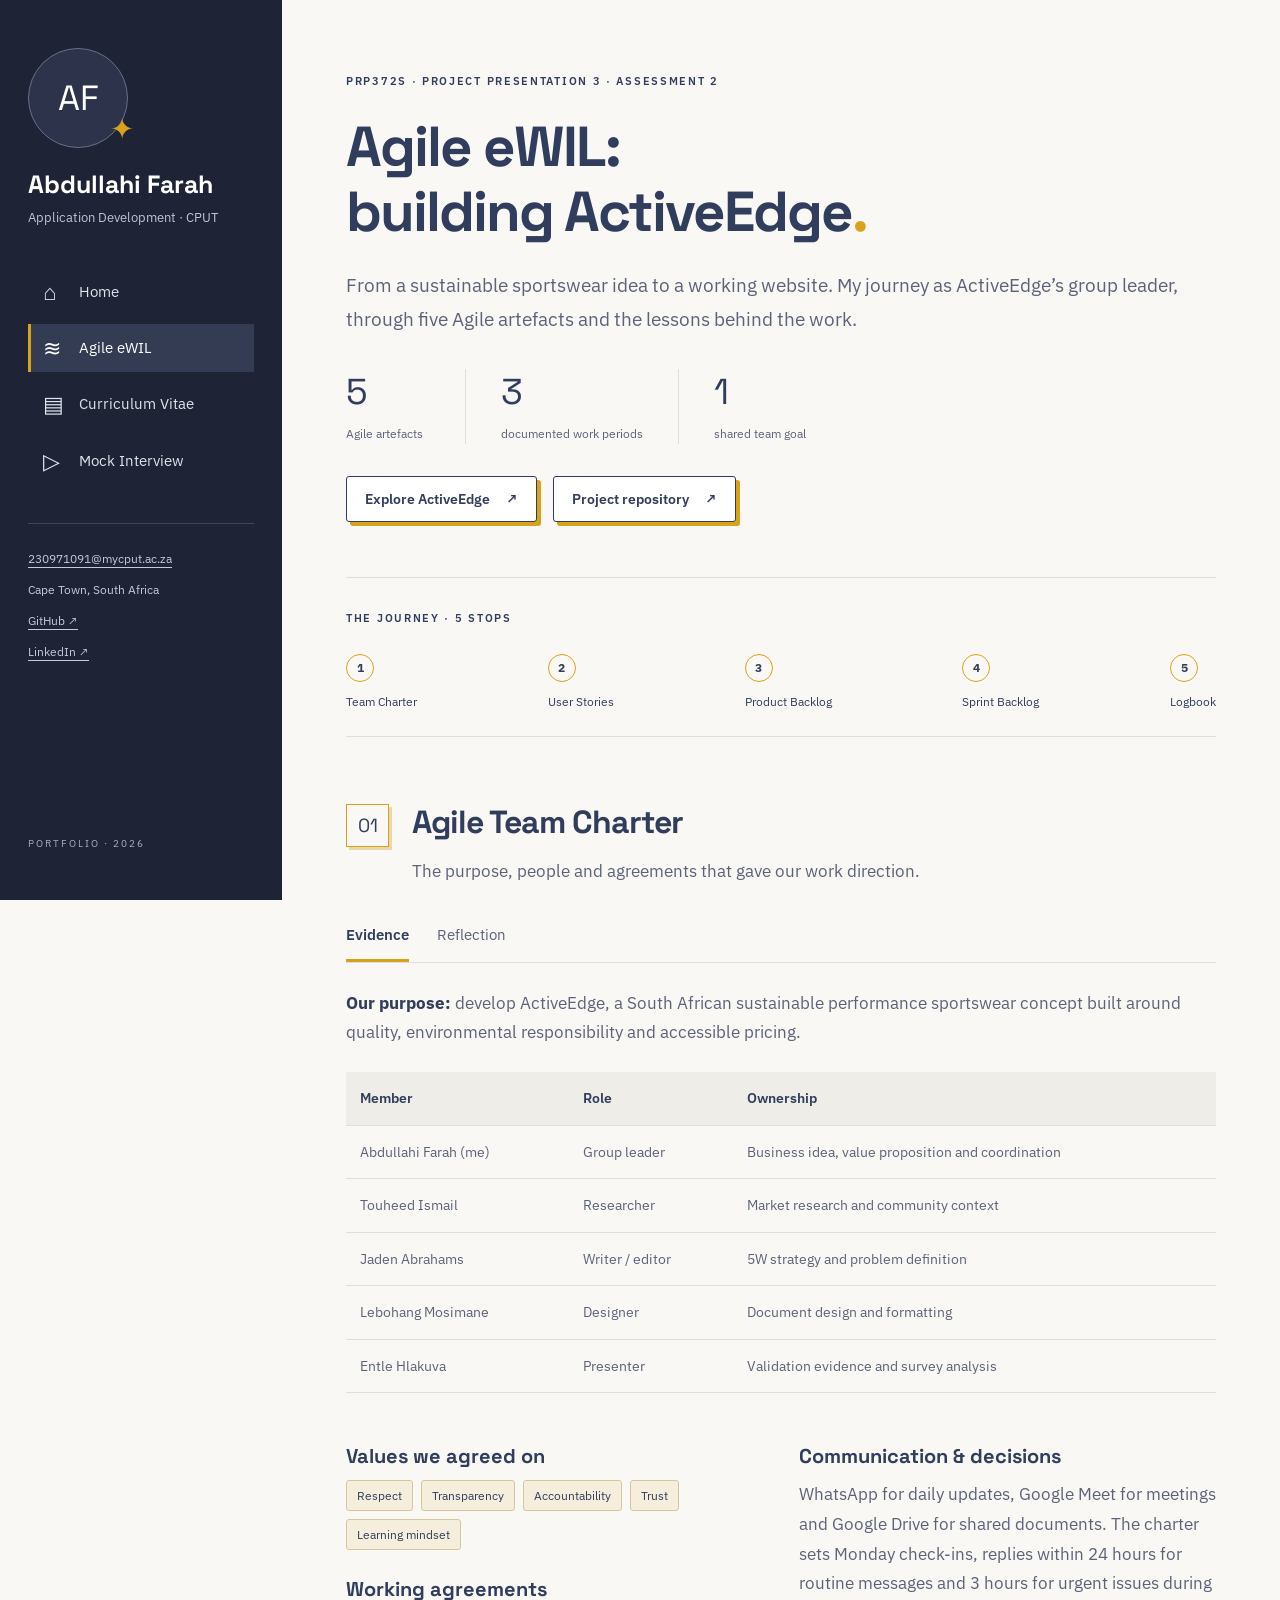
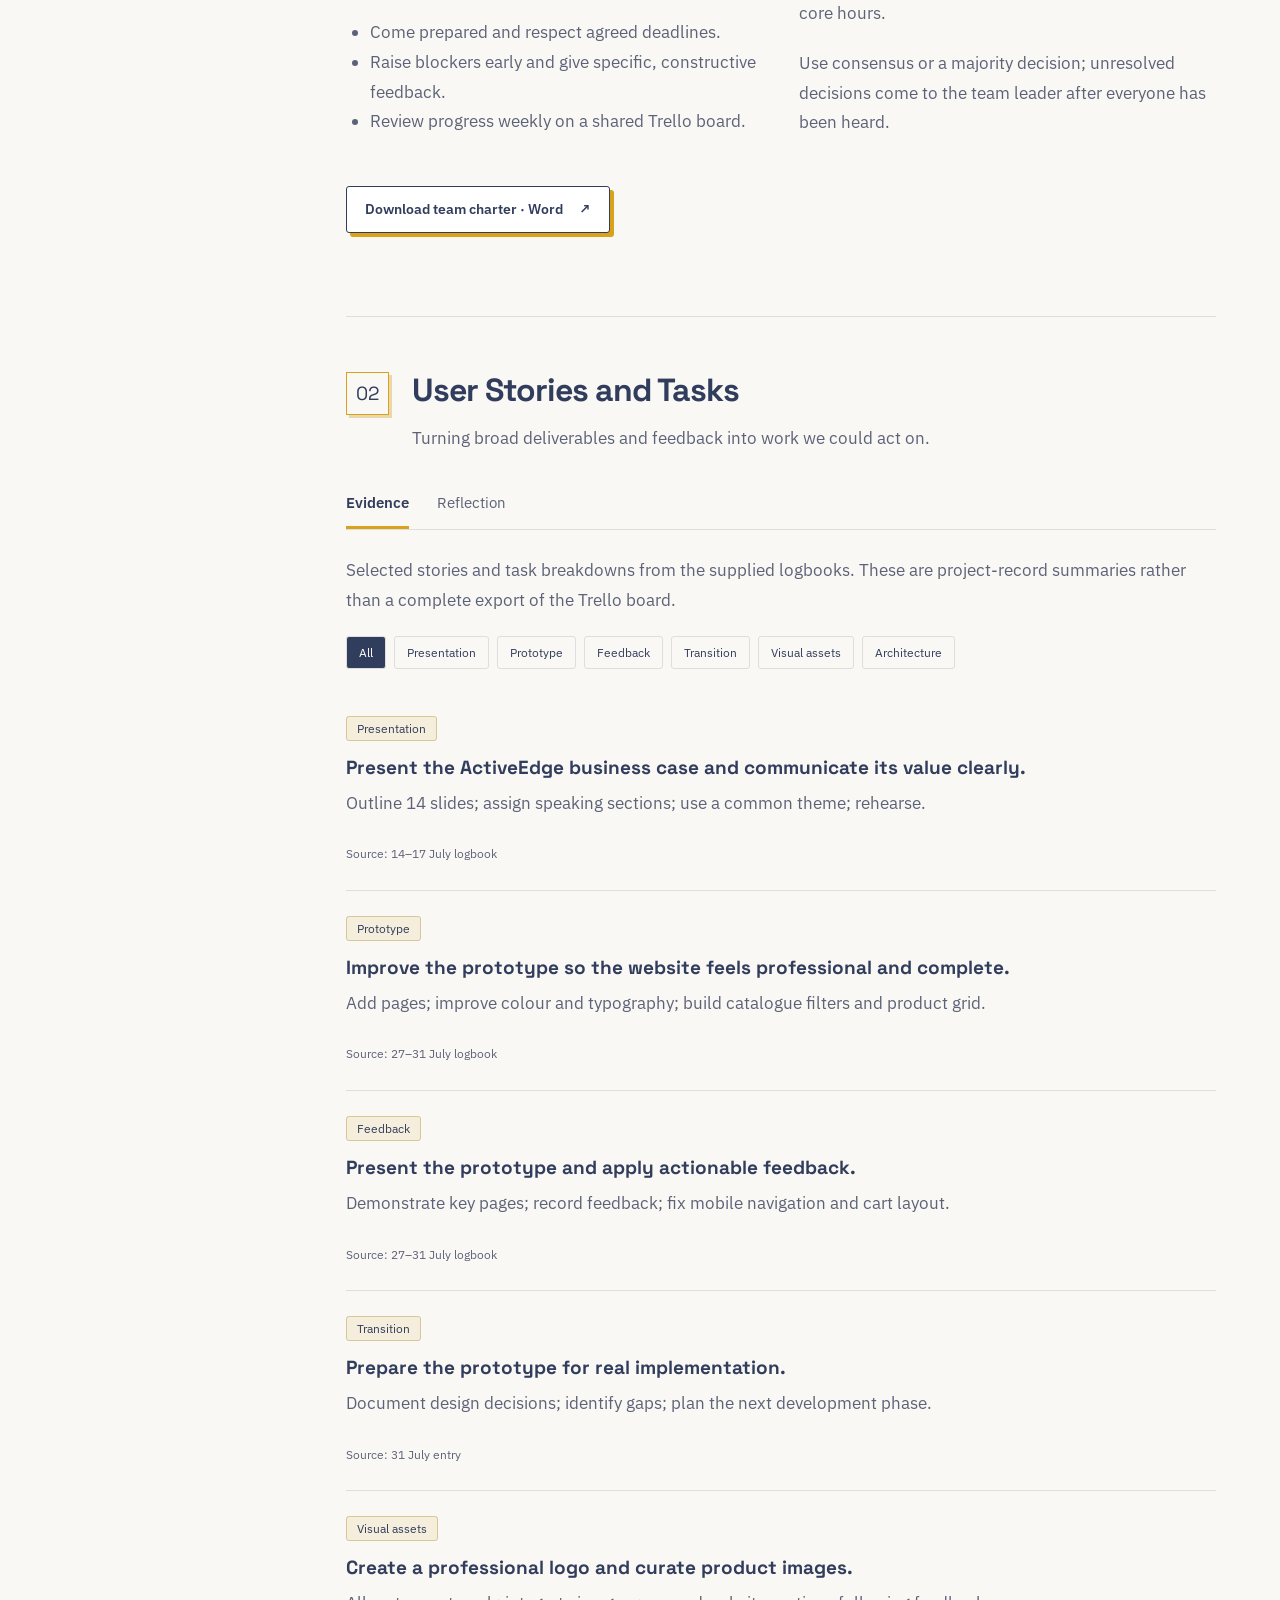
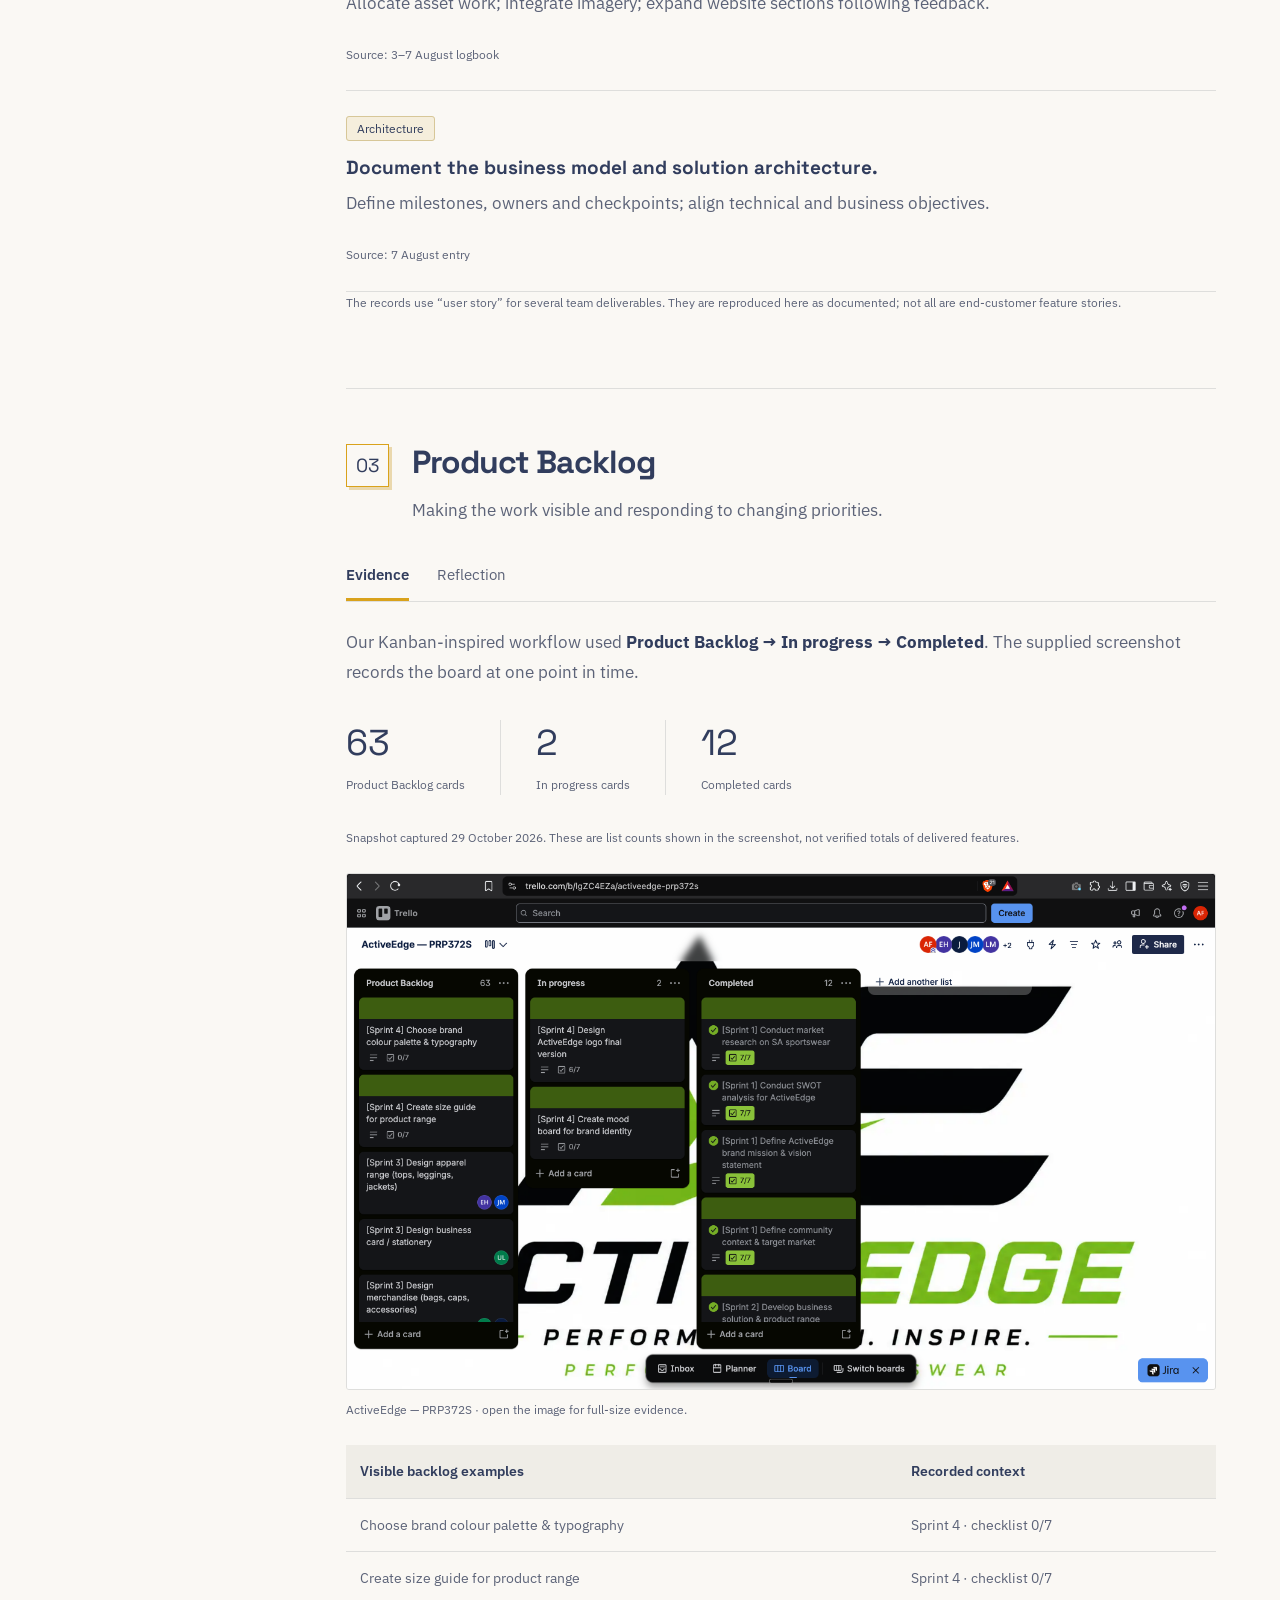
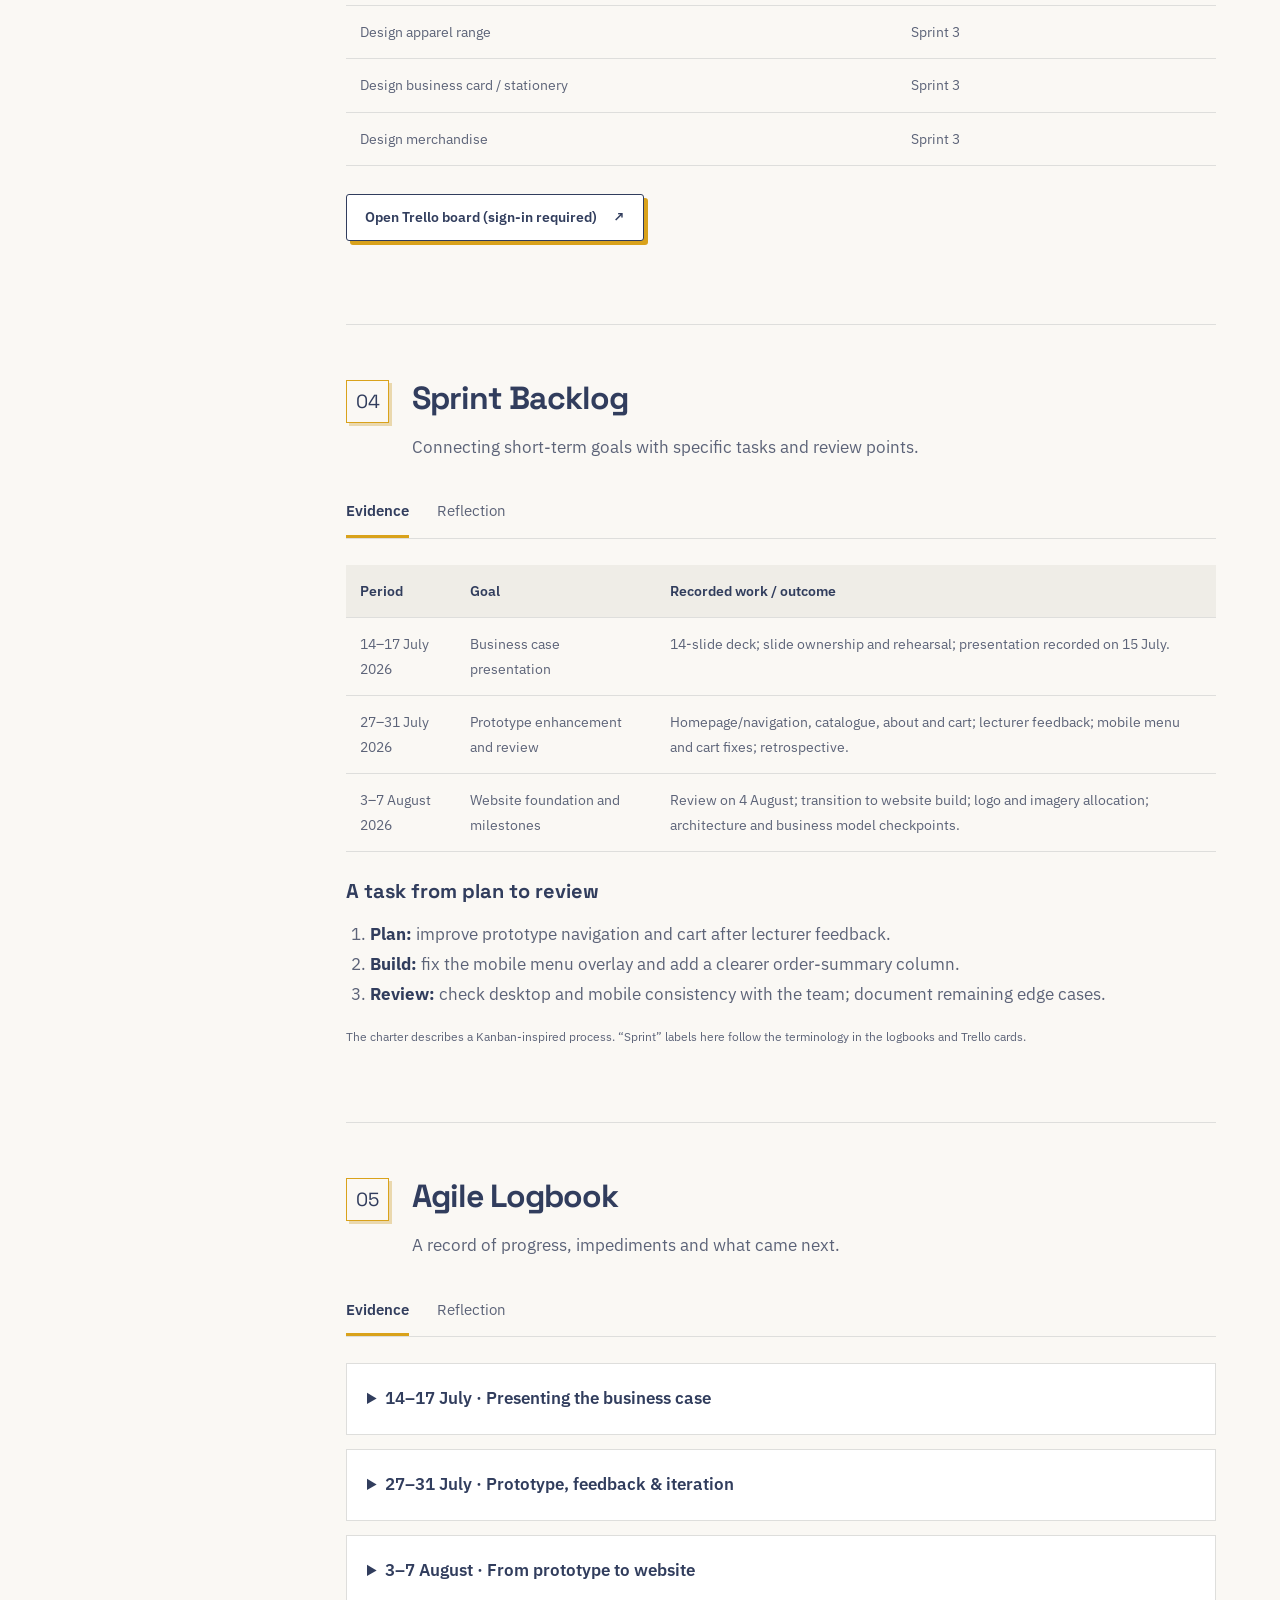
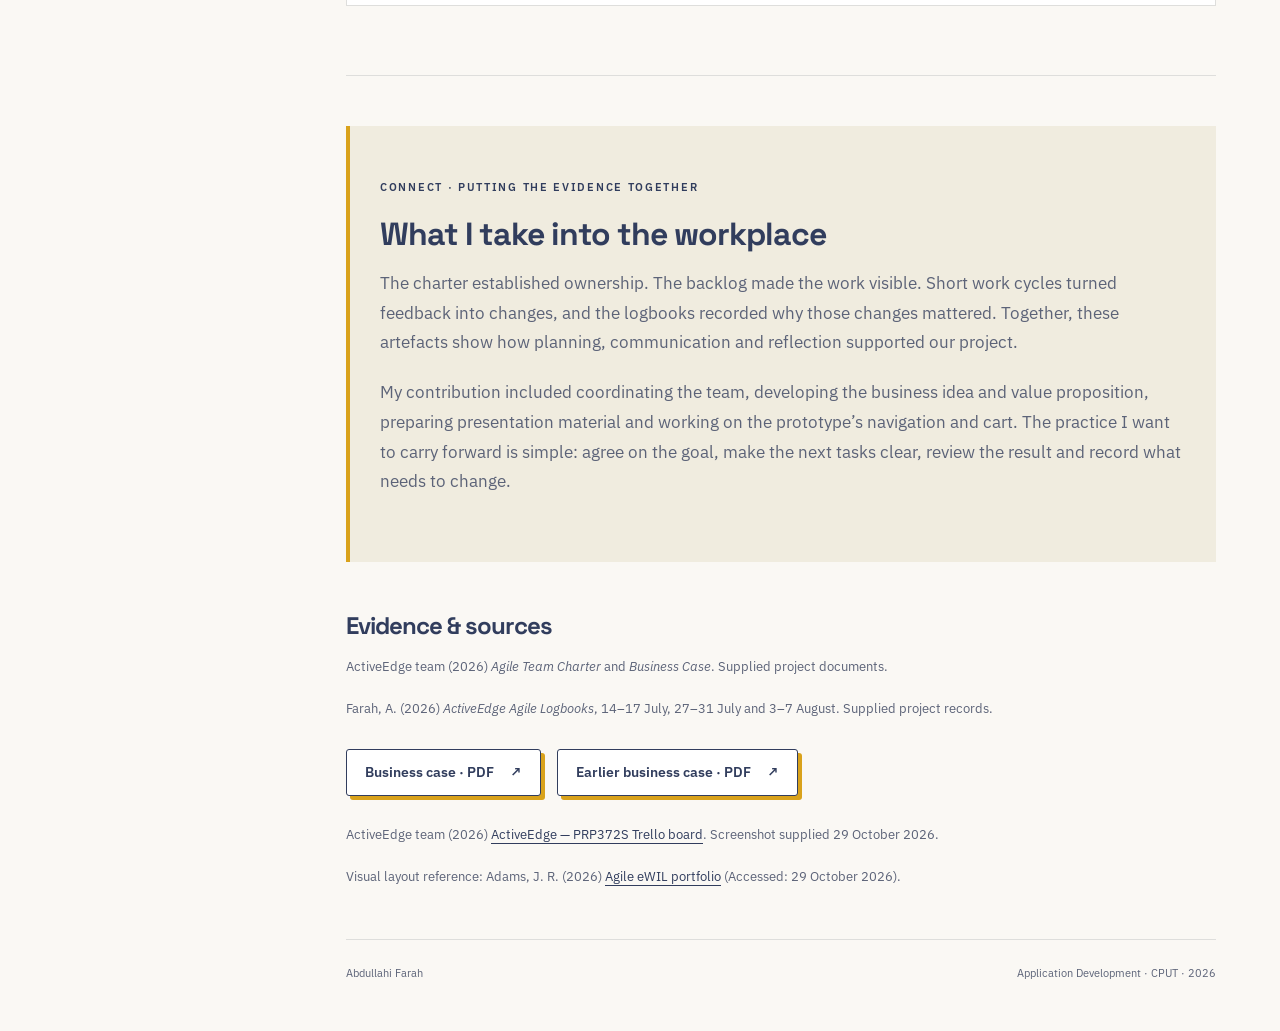
==== agile.html @ 637bd244 "Build portfolio website with ActiveEdge Agile evidence and reflections" ====
<!doctype html><html lang="en"><head><meta charset="utf-8"><meta name="viewport" content="width=device-width, initial-scale=1"><meta name="description" content="Abdullahi Farah’s application development portfolio, ActiveEdge Agile evidence and reflections."><title>Agile eWIL | Abdullahi Farah</title><link rel="preconnect" href="https://fonts.googleapis.com"><link rel="preconnect" href="https://fonts.gstatic.com" crossorigin><link href="https://fonts.googleapis.com/css2?family=IBM+Plex+Sans:wght@400;500;600&family=Space+Grotesk:wght@500;600;700&display=swap" rel="stylesheet"><link rel="stylesheet" href="assets/style.css"><script src="assets/site.js" defer></script></head><body><a class="skip" href="#main">Skip to content</a><aside class="sidebar"><a class="profile" href="index.html"><span class="monogram">AF<span>✦</span></span><strong>Abdullahi Farah</strong><small>Application Development · CPUT</small></a><button class="menu" aria-expanded="false" aria-controls="navigation">Menu ☰</button><nav id="navigation" aria-label="Main navigation"><a href="index.html"><span aria-hidden="true">⌂</span>Home</a><a href="agile.html" aria-current="page"><span aria-hidden="true">≋</span>Agile eWIL</a><a href="cv.html"><span aria-hidden="true">▤</span>Curriculum Vitae</a><a href="interview.html"><span aria-hidden="true">▷</span>Mock Interview</a></nav><div class="contact"><a href="mailto:230971091@mycput.ac.za">230971091@mycput.ac.za</a><span>Cape Town, South Africa</span><a href="https://github.com/itsabdul-dev">GitHub ↗</a><a href="https://linkedin.com/in/abdullahi-farah-481b662a4">LinkedIn ↗</a></div><span class="side-foot">PORTFOLIO · 2026</span></aside><main id="main"><header><span class="eyebrow">PRP372S · Project Presentation 3 · Assessment 2</span><h1>Agile eWIL:<br>building ActiveEdge<span class="gold">.</span></h1><p class="lead">From a sustainable sportswear idea to a working website. My journey as ActiveEdge’s group leader, through five Agile artefacts and the lessons behind the work.</p><div class="facts"><div><strong>5</strong><span>Agile artefacts</span></div><div><strong>3</strong><span>documented work periods</span></div><div><strong>1</strong><span>shared team goal</span></div></div><div class="actions"><a class="btn" href="https://active-edge-website.vercel.app/">Explore ActiveEdge <span aria-hidden="true">↗</span></a><a class="btn" href="https://github.com/itsabdul-dev/active-edge">Project repository <span aria-hidden="true">↗</span></a></div></header><nav class="route" aria-label="Artefact route"><span class="eyebrow">The journey · 5 stops</span><ol><li><a href="#charter"><b>1</b>Team Charter</a></li><li><a href="#stories"><b>2</b>User Stories</a></li><li><a href="#product"><b>3</b>Product Backlog</a></li><li><a href="#sprint"><b>4</b>Sprint Backlog</a></li><li><a href="#logbook"><b>5</b>Logbook</a></li></ol></nav><section class="stop" id="charter"><div class="stop-head"><span class="number">01</span><div><h2>Agile Team Charter</h2><p>The purpose, people and agreements that gave our work direction.</p></div></div><div class="tabset"><div class="tabs" role="tablist" aria-label="Agile Team Charter"><button role="tab" id="charter-te" aria-controls="charter-e" aria-selected="true">Evidence</button><button role="tab" id="charter-tr" aria-controls="charter-r" aria-selected="false" tabindex="-1">Reflection</button></div><div role="tabpanel" id="charter-e" aria-labelledby="charter-te"><p><strong>Our purpose:</strong> develop ActiveEdge, a South African sustainable performance sportswear concept built around quality, environmental responsibility and accessible pricing.</p><div class="table-wrap"><table><thead><tr><th>Member</th><th>Role</th><th>Ownership</th></tr></thead><tbody><tr><td>Abdullahi Farah (me)</td><td>Group leader</td><td>Business idea, value proposition and coordination</td></tr><tr><td>Touheed Ismail</td><td>Researcher</td><td>Market research and community context</td></tr><tr><td>Jaden Abrahams</td><td>Writer / editor</td><td>5W strategy and problem definition</td></tr><tr><td>Lebohang Mosimane</td><td>Designer</td><td>Document design and formatting</td></tr><tr><td>Entle Hlakuva</td><td>Presenter</td><td>Validation evidence and survey analysis</td></tr></tbody></table></div><div class="grid"><div><h3>Values we agreed on</h3><div class="pills"><span>Respect</span><span>Transparency</span><span>Accountability</span><span>Trust</span><span>Learning mindset</span></div><h3>Working agreements</h3><ul><li>Come prepared and respect agreed deadlines.</li><li>Raise blockers early and give specific, constructive feedback.</li><li>Review progress weekly on a shared Trello board.</li></ul></div><div><h3>Communication & decisions</h3><p>WhatsApp for daily updates, Google Meet for meetings and Google Drive for shared documents. The charter sets Monday check-ins, replies within 24 hours for routine messages and 3 hours for urgent issues during core hours.</p><p>Use consensus or a majority decision; unresolved decisions come to the team leader after everyone has been heard.</p></div></div><div class="actions"><a class="btn" href="assets/docs/team-charter.docx">Download team charter · Word <span aria-hidden="true">↗</span></a></div></div><div role="tabpanel" id="charter-r" aria-labelledby="charter-tr" hidden><p class="source-note">Reflection adapted from my supplied project records.</p><p>As group leader, I was responsible for coordinating the team as well as developing the business idea and value proposition. The charter gave each person a clear area of ownership while keeping the final outcome shared.</p><p>My July logbook shows that agreeing on roles did not remove scheduling problems. When preparing the presentation, finding a shared working and rehearsal time was difficult. Confirming slide assignments and using a common template helped us bring the work together.</p><p>The lesson I take from this is to agree on both ownership and practical working arrangements early. In future, I would confirm availability and shared formatting before splitting a deliverable, then revisit those agreements when the project changes.</p></div></div></section><section class="stop" id="stories"><div class="stop-head"><span class="number">02</span><div><h2>User Stories and Tasks</h2><p>Turning broad deliverables and feedback into work we could act on.</p></div></div><div class="tabset"><div class="tabs" role="tablist" aria-label="User Stories and Tasks"><button role="tab" id="stories-te" aria-controls="stories-e" aria-selected="true">Evidence</button><button role="tab" id="stories-tr" aria-controls="stories-r" aria-selected="false" tabindex="-1">Reflection</button></div><div role="tabpanel" id="stories-e" aria-labelledby="stories-te"><p>Selected stories and task breakdowns from the supplied logbooks. These are project-record summaries rather than a complete export of the Trello board.</p><div class="filters" role="group" aria-label="Filter story themes"><button aria-pressed="true" data-filter="All">All</button><button aria-pressed="false" data-filter="Presentation">Presentation</button><button aria-pressed="false" data-filter="Prototype">Prototype</button><button aria-pressed="false" data-filter="Feedback">Feedback</button><button aria-pressed="false" data-filter="Transition">Transition</button><button aria-pressed="false" data-filter="Visual assets">Visual assets</button><button aria-pressed="false" data-filter="Architecture">Architecture</button></div><div class="story-list"><article class="story" data-theme="Presentation"><span class="tag">Presentation</span><h3>Present the ActiveEdge business case and communicate its value clearly.</h3><p>Outline 14 slides; assign speaking sections; use a common theme; rehearse.</p><small>Source: 14–17 July logbook</small></article><article class="story" data-theme="Prototype"><span class="tag">Prototype</span><h3>Improve the prototype so the website feels professional and complete.</h3><p>Add pages; improve colour and typography; build catalogue filters and product grid.</p><small>Source: 27–31 July logbook</small></article><article class="story" data-theme="Feedback"><span class="tag">Feedback</span><h3>Present the prototype and apply actionable feedback.</h3><p>Demonstrate key pages; record feedback; fix mobile navigation and cart layout.</p><small>Source: 27–31 July logbook</small></article><article class="story" data-theme="Transition"><span class="tag">Transition</span><h3>Prepare the prototype for real implementation.</h3><p>Document design decisions; identify gaps; plan the next development phase.</p><small>Source: 31 July entry</small></article><article class="story" data-theme="Visual assets"><span class="tag">Visual assets</span><h3>Create a professional logo and curate product images.</h3><p>Allocate asset work; integrate imagery; expand website sections following feedback.</p><small>Source: 3–7 August logbook</small></article><article class="story" data-theme="Architecture"><span class="tag">Architecture</span><h3>Document the business model and solution architecture.</h3><p>Define milestones, owners and checkpoints; align technical and business objectives.</p><small>Source: 7 August entry</small></article></div><p class="source-note">The records use “user story” for several team deliverables. They are reproduced here as documented; not all are end-customer feature stories.</p></div><div role="tabpanel" id="stories-r" aria-labelledby="stories-tr" hidden><p class="source-note">Reflection adapted from my supplied project records.</p><p>Breaking the prototype work into smaller tasks made the feedback easier to act on. In the 29 July entry, I took ownership of navigation and cart fixes while other members worked on animations and typography.</p><p>On 30 July, I recorded fixing the mobile menu overlay and improving the cart order-summary layout. We also identified a filter-tab reset issue and documented it for the next development phase.</p><p>I learned that a broad request such as “improve the prototype” needs concrete tasks and a clear owner. In future I would add an explicit acceptance check to each task, such as testing navigation at a mobile width or checking that filters reset correctly after reload.</p></div></div></section><section class="stop" id="product"><div class="stop-head"><span class="number">03</span><div><h2>Product Backlog</h2><p>Making the work visible and responding to changing priorities.</p></div></div><div class="tabset"><div class="tabs" role="tablist" aria-label="Product Backlog"><button role="tab" id="product-te" aria-controls="product-e" aria-selected="true">Evidence</button><button role="tab" id="product-tr" aria-controls="product-r" aria-selected="false" tabindex="-1">Reflection</button></div><div role="tabpanel" id="product-e" aria-labelledby="product-te"><p>Our Kanban-inspired workflow used <strong>Product Backlog → In progress → Completed</strong>. The supplied screenshot records the board at one point in time.</p><div class="facts"><div><strong>63</strong><span>Product Backlog cards</span></div><div><strong>2</strong><span>In progress cards</span></div><div><strong>12</strong><span>Completed cards</span></div></div><p class="source-note">Snapshot captured 29 October 2026. These are list counts shown in the screenshot, not verified totals of delivered features.</p><figure><a href="assets/img/trello-board.png"><img src="assets/img/trello-board.png" alt="ActiveEdge Trello board showing Product Backlog, In progress and Completed lists" loading="lazy"></a><figcaption>ActiveEdge — PRP372S · open the image for full-size evidence.</figcaption></figure><div class="table-wrap"><table><thead><tr><th>Visible backlog examples</th><th>Recorded context</th></tr></thead><tbody><tr><td>Choose brand colour palette & typography</td><td>Sprint 4 · checklist 0/7</td></tr><tr><td>Create size guide for product range</td><td>Sprint 4 · checklist 0/7</td></tr><tr><td>Design apparel range</td><td>Sprint 3</td></tr><tr><td>Design business card / stationery</td><td>Sprint 3</td></tr><tr><td>Design merchandise</td><td>Sprint 3</td></tr></tbody></table></div><div class="actions"><a class="btn" href="https://trello.com/b/lgZC4EZa/activeedge-prp372s">Open Trello board (sign-in required) <span aria-hidden="true">↗</span></a></div></div><div role="tabpanel" id="product-r" aria-labelledby="product-tr" hidden><p class="source-note">Reflection adapted from my supplied project records.</p><p>The backlog changed as the project moved from the business case into a prototype and then a website. The July records focus on presenting the concept and refining key pages; the August records add brand assets, website structure and architecture planning.</p><p>Lecturer feedback helped us decide what to tackle next. After the prototype presentation, mobile navigation and the cart layout became immediate work. Later feedback highlighted the logo, product imagery and content depth.</p><p>The 31 July retrospective also records a debate about checkout. We agreed to document it for the next phase instead of rushing it into the prototype. I learned to prioritise against the purpose of the current milestone, while keeping deferred work visible.</p></div></div></section><section class="stop" id="sprint"><div class="stop-head"><span class="number">04</span><div><h2>Sprint Backlog</h2><p>Connecting short-term goals with specific tasks and review points.</p></div></div><div class="tabset"><div class="tabs" role="tablist" aria-label="Sprint Backlog"><button role="tab" id="sprint-te" aria-controls="sprint-e" aria-selected="true">Evidence</button><button role="tab" id="sprint-tr" aria-controls="sprint-r" aria-selected="false" tabindex="-1">Reflection</button></div><div role="tabpanel" id="sprint-e" aria-labelledby="sprint-te"><div class="table-wrap"><table><thead><tr><th>Period</th><th>Goal</th><th>Recorded work / outcome</th></tr></thead><tbody><tr><td>14–17 July 2026</td><td>Business case presentation</td><td>14-slide deck; slide ownership and rehearsal; presentation recorded on 15 July.</td></tr><tr><td>27–31 July 2026</td><td>Prototype enhancement and review</td><td>Homepage/navigation, catalogue, about and cart; lecturer feedback; mobile menu and cart fixes; retrospective.</td></tr><tr><td>3–7 August 2026</td><td>Website foundation and milestones</td><td>Review on 4 August; transition to website build; logo and imagery allocation; architecture and business model checkpoints.</td></tr></tbody></table></div><h3>A task from plan to review</h3><ol class="steps"><li><strong>Plan:</strong> improve prototype navigation and cart after lecturer feedback.</li><li><strong>Build:</strong> fix the mobile menu overlay and add a clearer order-summary column.</li><li><strong>Review:</strong> check desktop and mobile consistency with the team; document remaining edge cases.</li></ol><p class="source-note">The charter describes a Kanban-inspired process. “Sprint” labels here follow the terminology in the logbooks and Trello cards.</p></div><div role="tabpanel" id="sprint-r" aria-labelledby="sprint-tr" hidden><p class="source-note">Reflection adapted from my supplied project records.</p><p>The weekly work became more manageable when the team split feedback into specific deliverables. On 29 July we divided the changes among members, and my next entry records the navigation and cart fixes.</p><p>The difficult part was coordinating work that happened at the same time. My August logbook notes that simultaneous merges needed clear communication, and daily synchronisation helped keep the components aligned.</p><p>For the next project, I would keep each short cycle focused on a clear goal, with named owners and a review before taking on more work. I would also reserve time for integration and mobile checks rather than treating those as work to squeeze in at the end.</p></div></div></section><section class="stop" id="logbook"><div class="stop-head"><span class="number">05</span><div><h2>Agile Logbook</h2><p>A record of progress, impediments and what came next.</p></div></div><div class="tabset"><div class="tabs" role="tablist" aria-label="Agile Logbook"><button role="tab" id="logbook-te" aria-controls="logbook-e" aria-selected="true">Evidence</button><button role="tab" id="logbook-tr" aria-controls="logbook-r" aria-selected="false" tabindex="-1">Reflection</button></div><div role="tabpanel" id="logbook-e" aria-labelledby="logbook-te"><details><summary>14–17 July · Presenting the business case</summary><div class="detail-content"><h3>Progress</h3><p>I outlined the 14-slide presentation, confirmed member assignments, presented the introduction and value proposition, and recorded feedback.</p><h3>Challenges</h3><p>Coordinating schedules and formatting survey charts took extra effort.</p><h3>Next action / lesson</h3><p>Use a shared presentation theme, assign sections early and back up the final materials.</p><a class="btn" href="assets/docs/logbook-july-14.pdf">Read original logbook <span aria-hidden="true">↗</span></a></div></details><details><summary>27–31 July · Prototype, feedback & iteration</summary><div class="detail-content"><h3>Progress</h3><p>I set up the website structure, built the hero and navigation, presented the prototype, and recorded mobile navigation and cart improvements.</p><h3>Challenges</h3><p>Feedback needed prioritisation; a filter-reset edge case remained documented for later.</p><h3>Next action / lesson</h3><p>Split feedback by owner, review desktop and mobile, and document deferred features such as checkout.</p><a class="btn" href="assets/docs/logbook-july-27.pdf">Read original logbook <span aria-hidden="true">↗</span></a></div></details><details><summary>3–7 August · From prototype to website</summary><div class="detail-content"><h3>Progress</h3><p>The team reviewed lecturer feedback, moved into the website build, allocated brand assets and set business/architecture milestones.</p><h3>Challenges</h3><p>Asset preparation, parallel merges and balancing business expectations with technical feasibility required coordination.</p><h3>Next action / lesson</h3><p>Agree owners and realistic checkpoints, integrate regularly and keep technical work aligned to business goals.</p><a class="btn" href="assets/docs/logbook-august.docx">Read original logbook <span aria-hidden="true">↗</span></a></div></details></div><div role="tabpanel" id="logbook-r" aria-labelledby="logbook-tr" hidden><p class="source-note">Reflection adapted from my supplied project records.</p><p>My logbooks connect the tasks on the board with what happened during the week: what I completed, what I planned next and what blocked progress. They show the movement from presenting a business idea to reviewing a prototype and planning the website foundation.</p><p>Looking across the entries, coordination is a recurring challenge. Scheduling presentation work, dividing feedback and integrating parallel changes all depended on the team communicating clearly.</p><p>I would carry forward the habit of recording decisions and unresolved issues as work happens. A short, specific entry is more useful than a vague progress update because it gives the next meeting a concrete starting point.</p></div></div></section><section class="connect"><span class="eyebrow">Connect · Putting the evidence together</span><h2>What I take into the workplace</h2><p>The charter established ownership. The backlog made the work visible. Short work cycles turned feedback into changes, and the logbooks recorded why those changes mattered. Together, these artefacts show how planning, communication and reflection supported our project.</p><p>My contribution included coordinating the team, developing the business idea and value proposition, preparing presentation material and working on the prototype’s navigation and cart. The practice I want to carry forward is simple: agree on the goal, make the next tasks clear, review the result and record what needs to change.</p></section><section class="references"><h2>Evidence & sources</h2><p>ActiveEdge team (2026) <em>Agile Team Charter</em> and <em>Business Case</em>. Supplied project documents.</p><p>Farah, A. (2026) <em>ActiveEdge Agile Logbooks</em>, 14–17 July, 27–31 July and 3–7 August. Supplied project records.</p><div class="actions"><a class="btn" href="assets/docs/business-case.pdf">Business case · PDF <span aria-hidden="true">↗</span></a><a class="btn" href="assets/docs/business-case-original.pdf">Earlier business case · PDF <span aria-hidden="true">↗</span></a></div><p>ActiveEdge team (2026) <a href="https://trello.com/b/lgZC4EZa/activeedge-prp372s">ActiveEdge — PRP372S Trello board</a>. Screenshot supplied 29 October 2026.</p><p>Visual layout reference: Adams, J. R. (2026) <a href="https://joshblack25.github.io/JoshuaReidAdams-Portfolio/agile.html">Agile eWIL portfolio</a> (Accessed: 29 October 2026).</p></section><footer>Abdullahi Farah <span>Application Development · CPUT · 2026</span></footer></main></body></html>
---- assets/style.css ----
:root{--navy:#313d5d;--dark:#1e2335;--gold:#d9a21b;--paper:#faf8f4;--muted:#5c6378;--line:#dededc}*{box-sizing:border-box}html{scroll-behavior:smooth;scroll-padding-top:28px}body{margin:0;background:var(--paper);color:var(--muted);font:17px/1.75 'IBM Plex Sans',sans-serif}h1,h2,h3,strong{color:var(--navy)}h1,h2,h3,.profile strong{font-family:'Space Grotesk',sans-serif;line-height:1.15}h1{font-size:clamp(36px,4.4vw,58px);letter-spacing:-2px;margin:20px 0 24px}h2{font-size:32px;letter-spacing:-1px;margin:0 0 16px}h3{font-size:20px;margin:28px 0 12px}p{margin:0 0 20px}a{color:var(--navy);text-underline-offset:4px}a:hover{color:#946a05}button{font:inherit;cursor:pointer}button,a{touch-action:manipulation}a:focus-visible,button:focus-visible,summary:focus-visible{outline:3px solid var(--gold);outline-offset:5px}.sidebar{background:var(--dark);position:fixed;inset:0 auto 0 0;width:282px;color:#c5cada;padding:48px 28px;display:flex;flex-direction:column;overflow:auto}.profile{text-decoration:none;color:white;display:flex;flex-direction:column}.profile strong{color:white;font-size:25px;margin:22px 0 8px}.profile small{font-size:13px;color:#bfc5d4}.monogram{display:flex;align-items:center;justify-content:center;width:100px;height:100px;border:1px solid #697086;border-radius:50%;font:35px 'Space Grotesk',sans-serif;position:relative;background:#2c334b;color:#fff}.monogram span{position:absolute;right:-7px;bottom:0;font-size:29px;color:var(--gold)}.sidebar nav{display:grid;gap:8px;margin:38px 0}.sidebar nav a{text-decoration:none;color:#dfe3ee;padding:11px 12px;display:flex;gap:14px;font-size:15px;border-left:3px solid transparent}.sidebar nav a[aria-current]{background:#343c54;border-color:var(--gold);color:#fff}.sidebar nav a:hover{background:#343c54}.sidebar nav span{font-size:22px;line-height:1.2;width:22px}.contact{display:grid;gap:10px;font-size:12px;border-top:1px solid #40465a;padding-top:24px}.contact a{color:#c5cada}.side-foot{font-size:10px;letter-spacing:2px;margin-top:auto;padding-top:36px;color:#a8afc2}main{margin-left:282px;padding:65px clamp(28px,5vw,82px) 24px;max-width:1600px}header{max-width:1000px}.eyebrow{font-size:11px;letter-spacing:1.7px;text-transform:uppercase;font-weight:600;color:var(--navy)}.gold{color:var(--gold)}.lead{font-size:19px;max-width:880px;line-height:1.8}.facts{display:flex;gap:0;margin:32px 0;flex-wrap:wrap}.facts>div{padding:0 35px 0 0;margin-right:35px;border-right:1px solid var(--line);min-width:120px}.facts>div:last-child{border:0}.facts strong{display:block;font:36px 'Space Grotesk',sans-serif}.facts span{font-size:12px;display:block;margin-top:8px}.actions{display:flex;flex-wrap:wrap;gap:16px;margin:28px 0}.btn{border:1px solid var(--navy);border-radius:3px;background:white;box-shadow:4px 4px 0 var(--gold);padding:10px 18px;display:inline-flex;align-items:center;gap:16px;text-decoration:none;color:var(--navy);font-size:14px;font-weight:600}.btn:hover{background:#f3ead3;color:var(--navy);transform:translateY(-1px)}.route{margin:55px 0 12px;padding:24px 0;border-top:1px solid var(--line);border-bottom:1px solid var(--line)}.route ol{list-style:none;padding:0;display:flex;justify-content:space-between;gap:10px;margin:22px 0 0}.route a{text-decoration:none;font-size:12px;display:grid;gap:9px}.route b{display:grid;place-items:center;border:1px solid var(--gold);background:var(--paper);border-radius:50%;width:28px;height:28px;color:var(--navy)}.stop{padding:55px 0;border-bottom:1px solid var(--line)}.stop-head{display:flex;gap:23px;margin-bottom:20px}.stop-head p{margin-bottom:0}.number{font:19px 'Space Grotesk',sans-serif;display:grid;place-items:center;flex-shrink:0;width:43px;height:43px;border:1px solid var(--gold);box-shadow:3px 3px 0 #ead8ad;color:var(--navy)}.tabs{display:flex;gap:28px;border-bottom:1px solid var(--line);margin:26px 0}.tabs button{background:none;color:var(--muted);border:0;border-bottom:3px solid transparent;padding:10px 0;font-size:15px}.tabs button[aria-selected=true]{border-color:var(--gold);color:var(--navy);font-weight:600}[hidden]{display:none!important}.grid{display:grid;grid-template-columns:1fr 1fr;gap:35px}.table-wrap{overflow-x:auto;margin:24px 0}table{border-collapse:collapse;width:100%;font-size:14px;text-align:left}th{color:var(--navy);background:#efede7;font-weight:600}td,th{padding:14px;border-bottom:1px solid var(--line);vertical-align:top}.pills{display:flex;gap:8px;flex-wrap:wrap}.pills span,.tag{border:1px solid #d7c798;background:#f5eedc;color:var(--navy);padding:4px 10px;border-radius:3px;font-size:12px}ul,ol{padding-left:24px}.filters{display:flex;flex-wrap:wrap;gap:8px;margin-bottom:22px}.filters button{border:1px solid var(--line);background:transparent;color:var(--navy);padding:5px 12px;font-size:12px;border-radius:3px}.filters button[aria-pressed=true]{background:var(--navy);color:#fff}.story{padding:22px 0;border-bottom:1px solid var(--line)}.story h3{margin:14px 0 10px;font-size:19px}.story small,.source-note,figcaption{font-size:12px;color:var(--muted)}figure{margin:25px 0}figure img{display:block;width:100%;border:1px solid var(--line);border-radius:3px}figcaption{padding-top:9px}details{border:1px solid var(--line);margin:14px 0;background:#fff}summary{cursor:pointer;color:var(--navy);padding:20px;font-weight:600}.detail-content{padding:0 24px 24px}.connect{padding:45px 30px;background:#f0ecdf;border-left:4px solid var(--gold);margin:50px 0}.connect h2{margin-top:15px}.references{font-size:13px}.references h2{font-size:24px}footer{border-top:1px solid var(--line);margin-top:50px;padding:24px 0;display:flex;justify-content:space-between;font-size:11px;gap:15px}.cards{display:grid;grid-template-columns:repeat(3,1fr);gap:16px}.cards>a{display:block;text-decoration:none;padding:24px;border:1px solid var(--line);background:#fff}.cards>a:hover{border-color:var(--gold)}.cards span{font-size:9px;letter-spacing:1px}.cards p{font-size:14px;margin:0}.cards h3{margin-top:18px}.cv h2{margin-top:45px}.cv p{margin:10px 0}video{width:100%;max-height:600px;background:var(--dark)}.skip{position:fixed;top:-100px;background:#fff;z-index:10;padding:12px}.skip:focus{top:0}.menu{display:none}@media(min-width:1500px){main{padding-right:100px}}@media(max-width:1050px){.sidebar{width:240px;padding:35px 22px}main{margin-left:240px;padding:45px 30px}.profile strong{font-size:22px}.grid{gap:20px}.cards{grid-template-columns:1fr}.facts>div{margin-right:18px;padding-right:18px}}@media(max-width:720px){.sidebar{position:relative;width:auto;padding:20px 23px;overflow:visible}.profile{max-width:280px;padding-left:58px;position:relative;min-height:46px;justify-content:center}.monogram{position:absolute;left:0;top:0;width:43px;height:43px;font-size:18px}.monogram span{font-size:17px;right:-3px}.profile strong{font-size:19px;margin:0 0 5px}.profile small{font-size:10px}.menu{display:block;position:absolute;right:20px;top:24px;background:transparent;border:1px solid #687086;color:#fff;font-size:12px;padding:7px}.sidebar nav{display:none;margin:25px 0 0}.sidebar nav.open{display:grid}.contact,.side-foot{display:none}main{margin:0;padding:35px 22px 18px}h1{letter-spacing:-1px}h2{font-size:27px}.lead{font-size:17px}.route ol{flex-wrap:wrap;justify-content:flex-start;gap:17px}.route a{font-size:10px}.facts strong{font-size:30px}.facts>div{min-width:70px;margin-right:14px;padding-right:14px}.facts span{font-size:10px;max-width:85px}.grid{grid-template-columns:1fr;gap:0}.stop{padding:36px 0}.stop-head{gap:15px}.number{width:36px;height:36px;font-size:16px}.stop-head p{font-size:15px}.connect{padding:25px 20px}footer{flex-direction:column}.btn{font-size:12px}body{font-size:16px}.tabs{margin:22px 0}}@media(prefers-reduced-motion:reduce){html{scroll-behavior:auto}*{transition:none!important}}@media print{.sidebar,.menu,.actions,.filters,footer,.tabs,.source-note{display:none}main{margin:0;padding:0}body{font-size:11pt;background:#fff}h1{font-size:30pt}.stop{break-inside:avoid}.tabset [hidden]{display:block!important}}
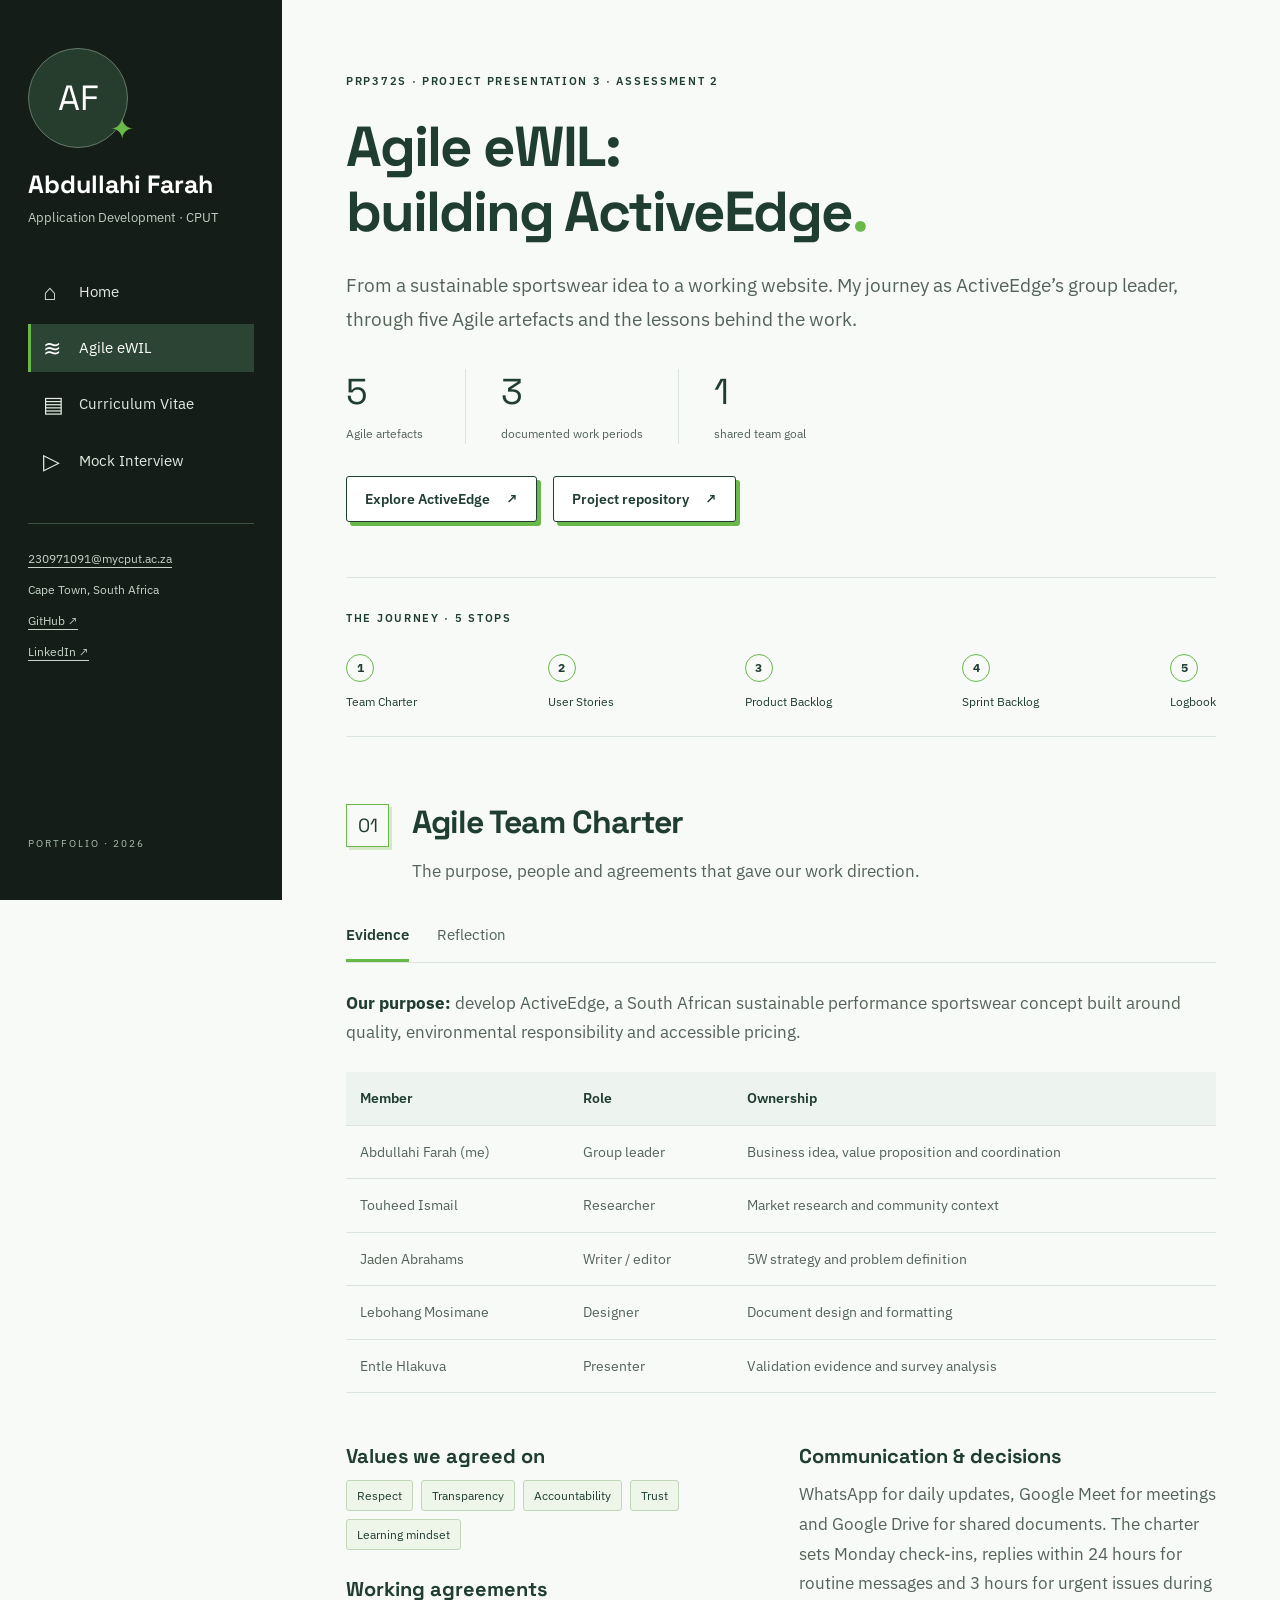
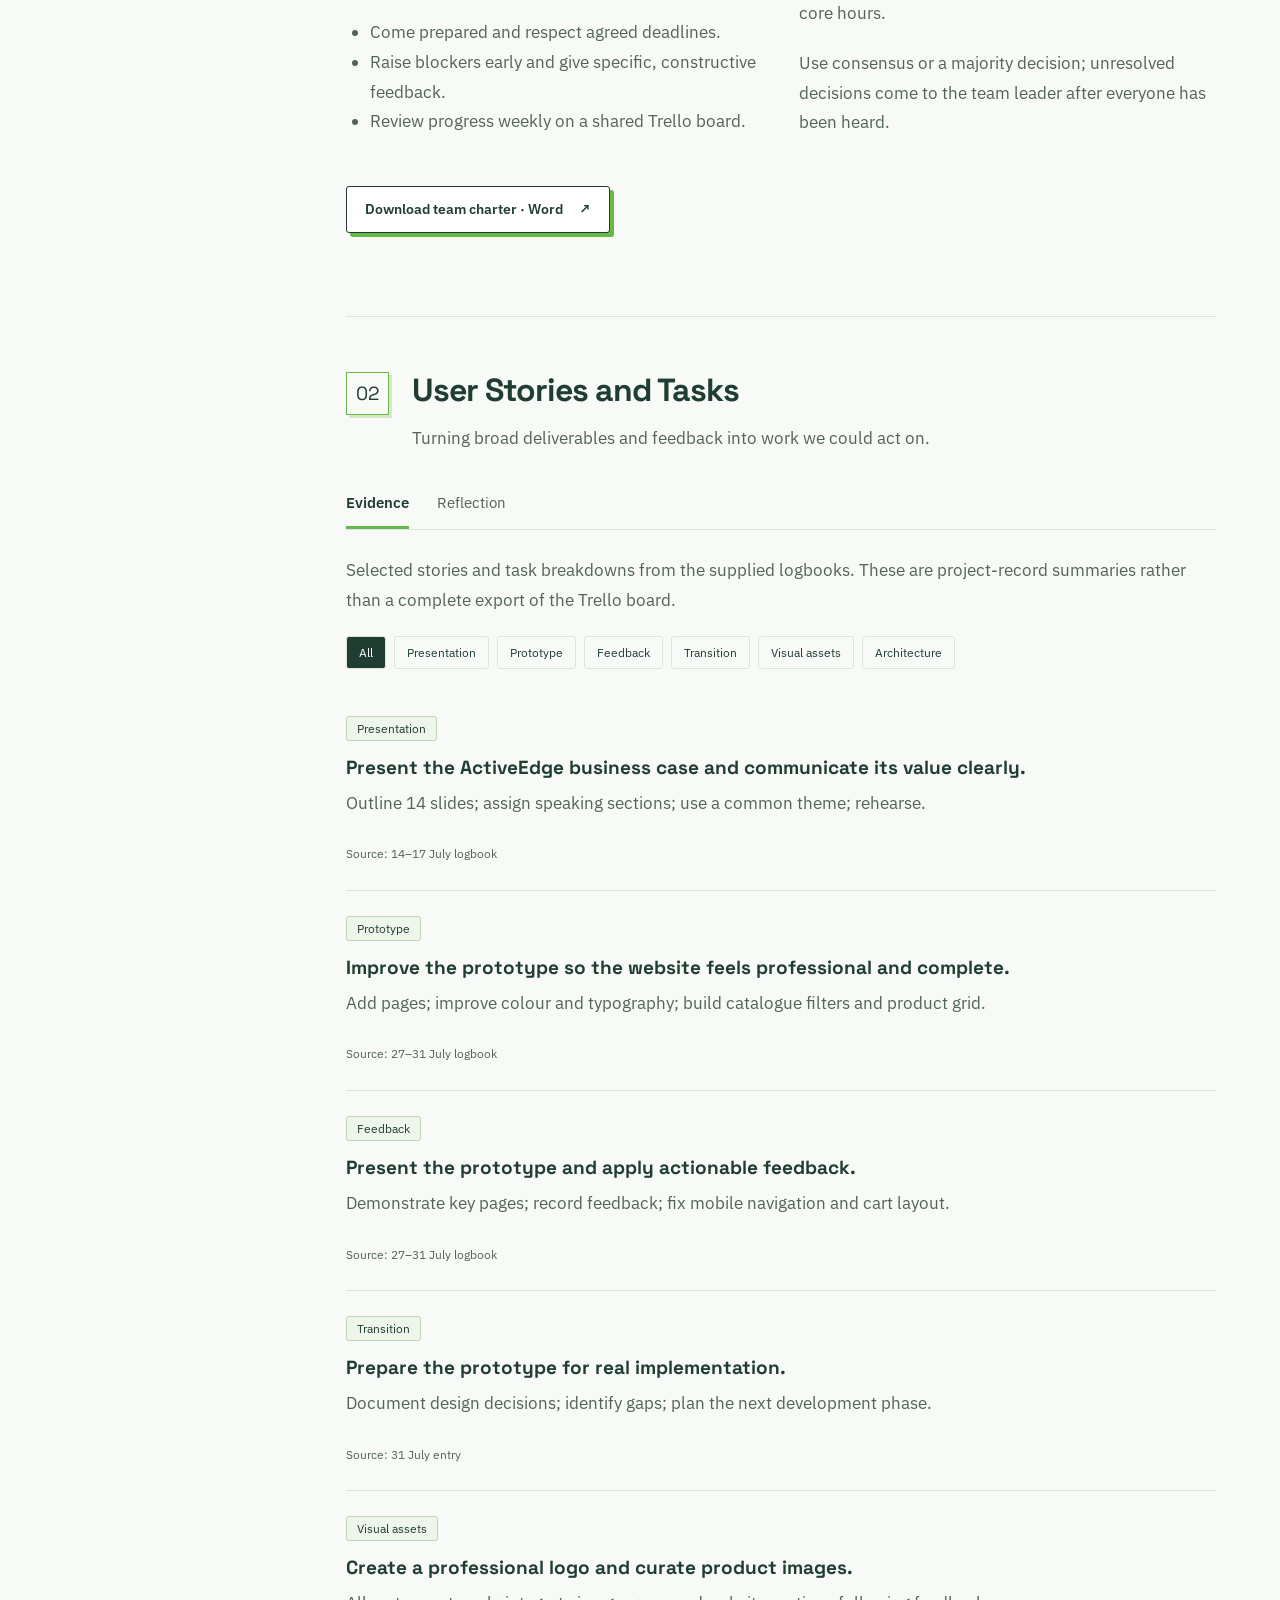
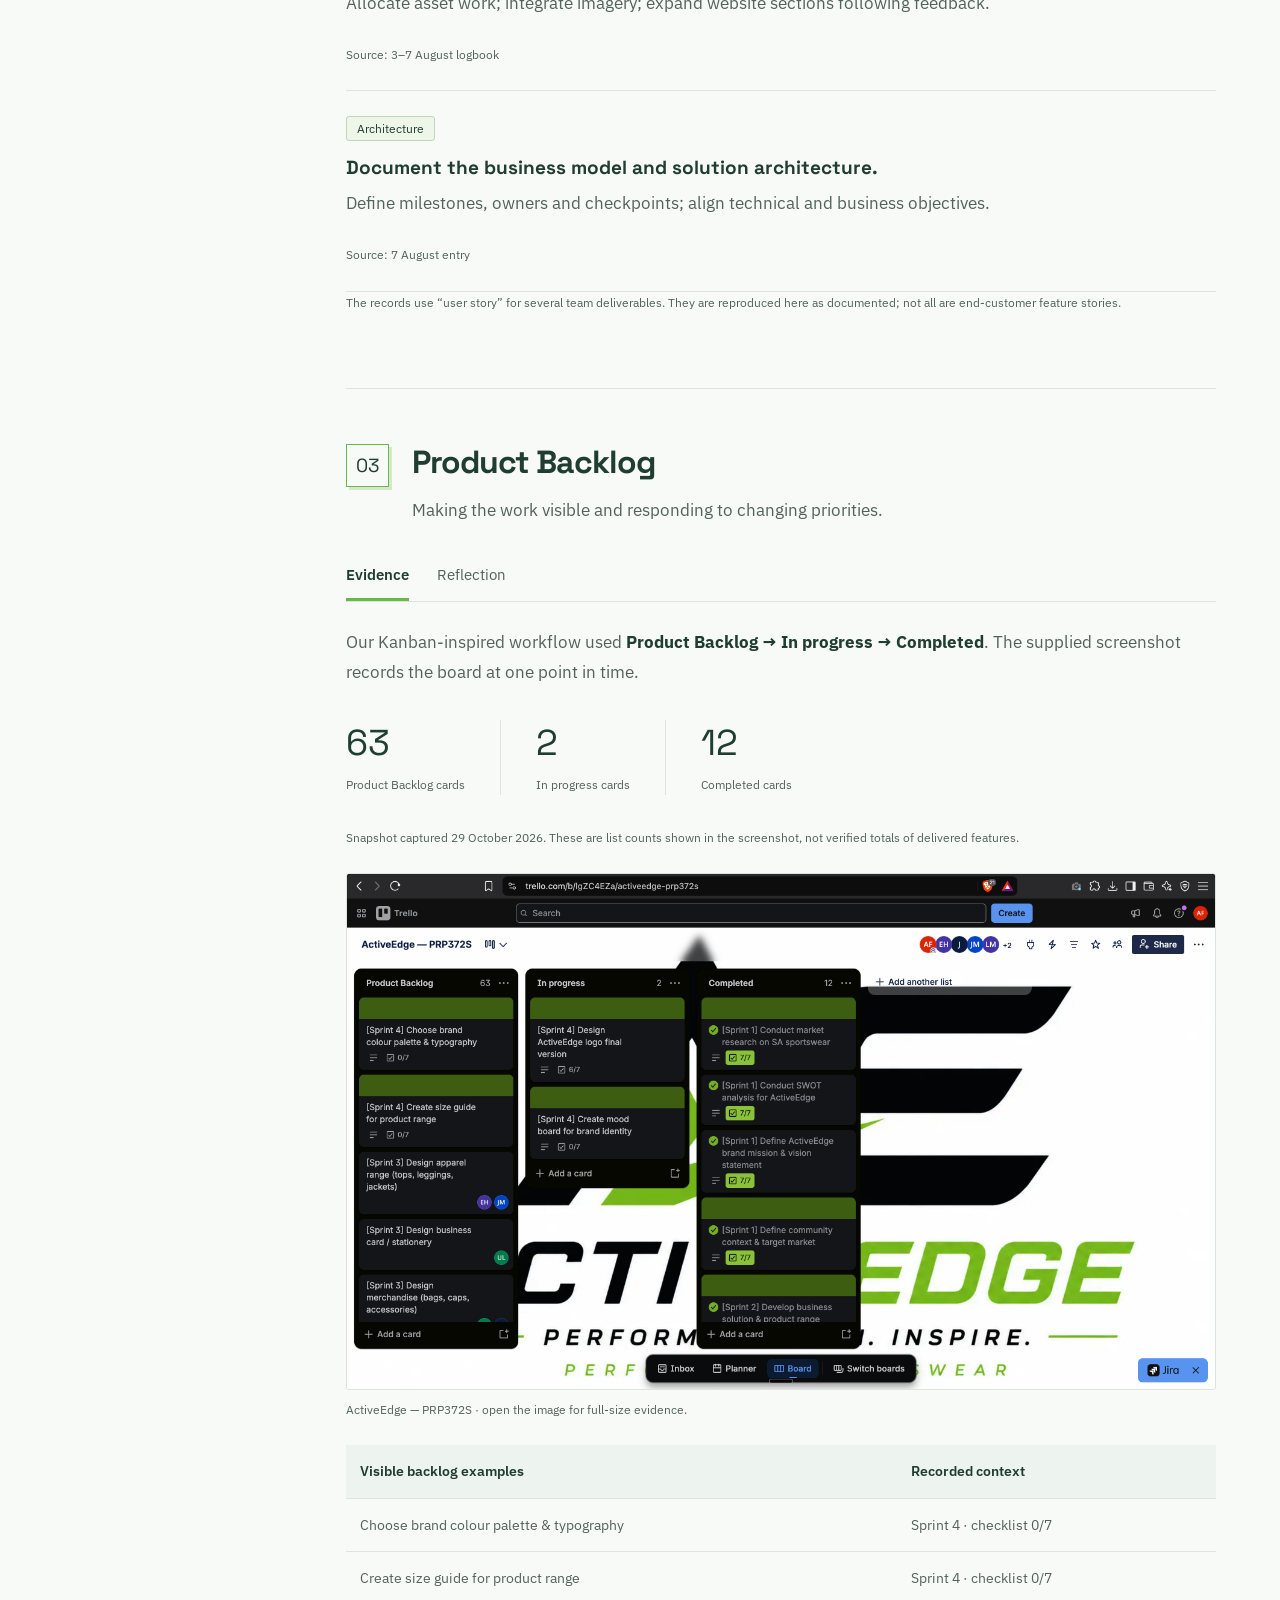
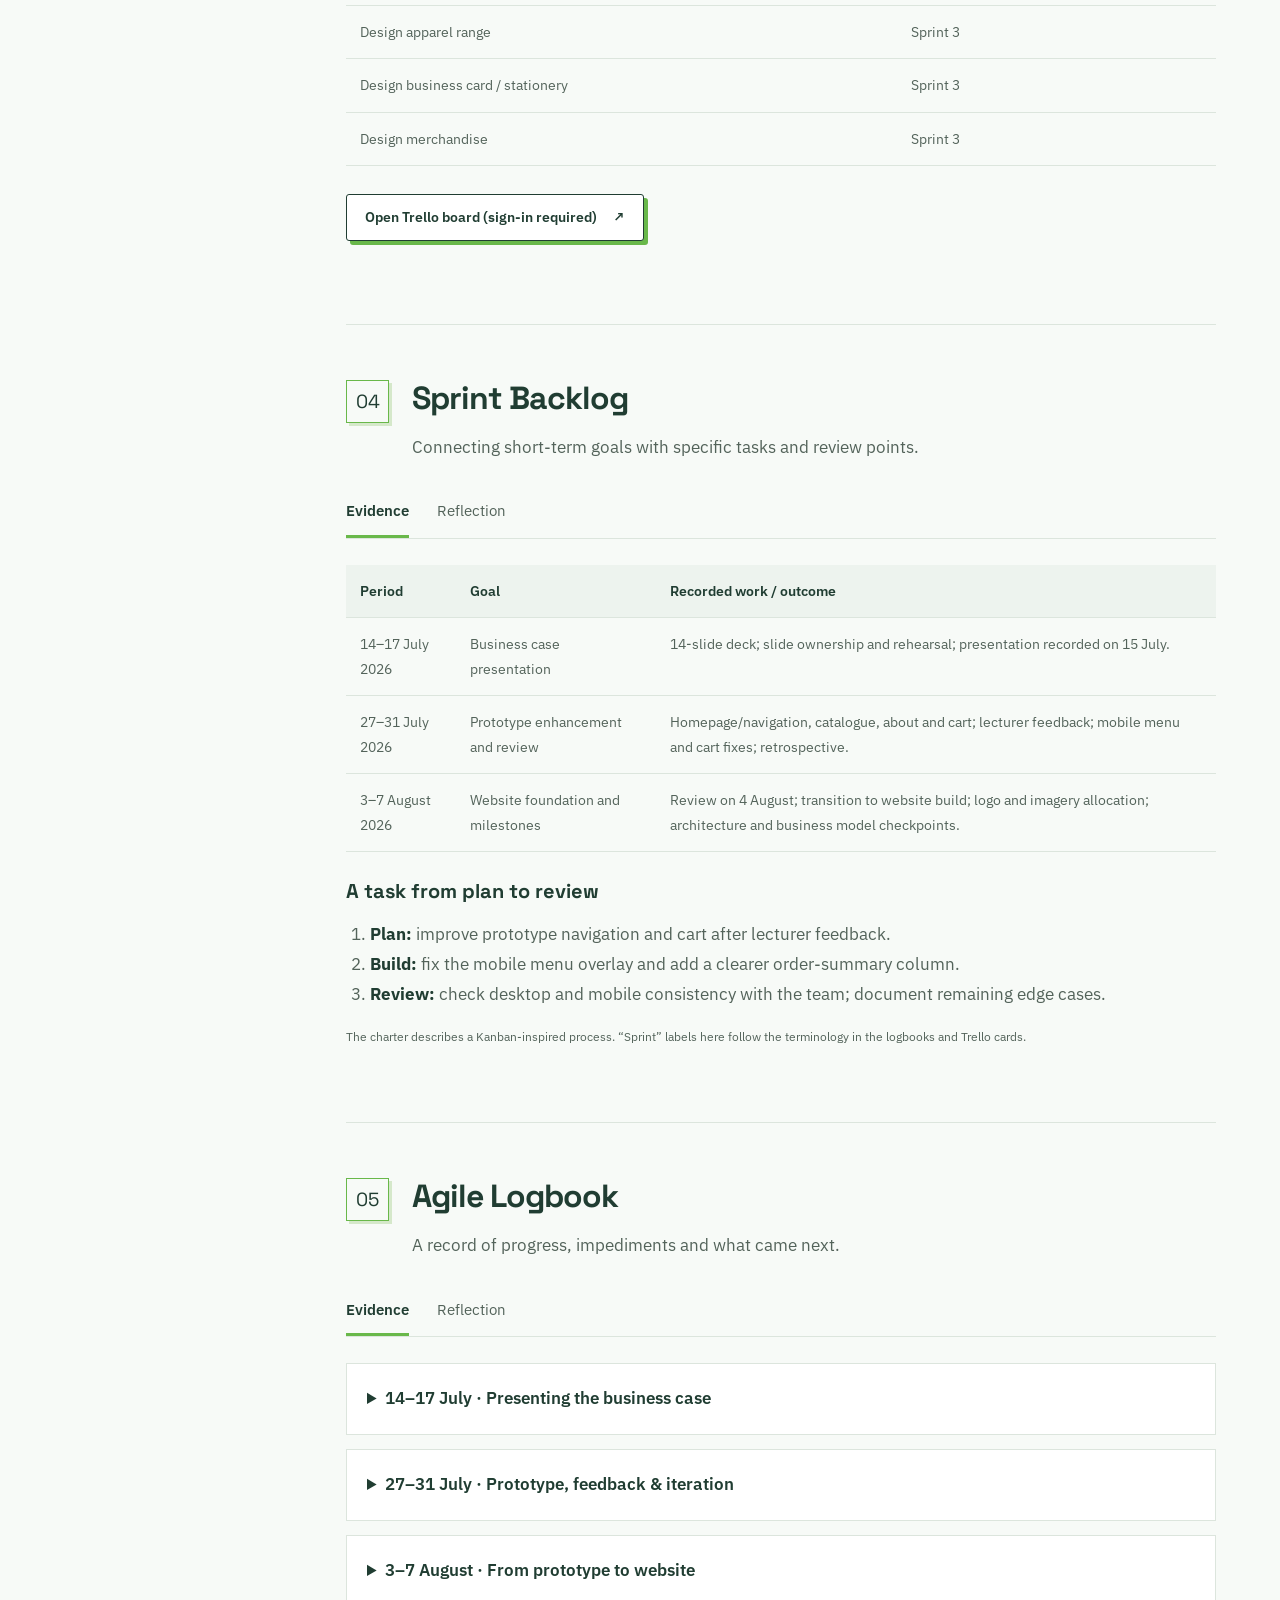
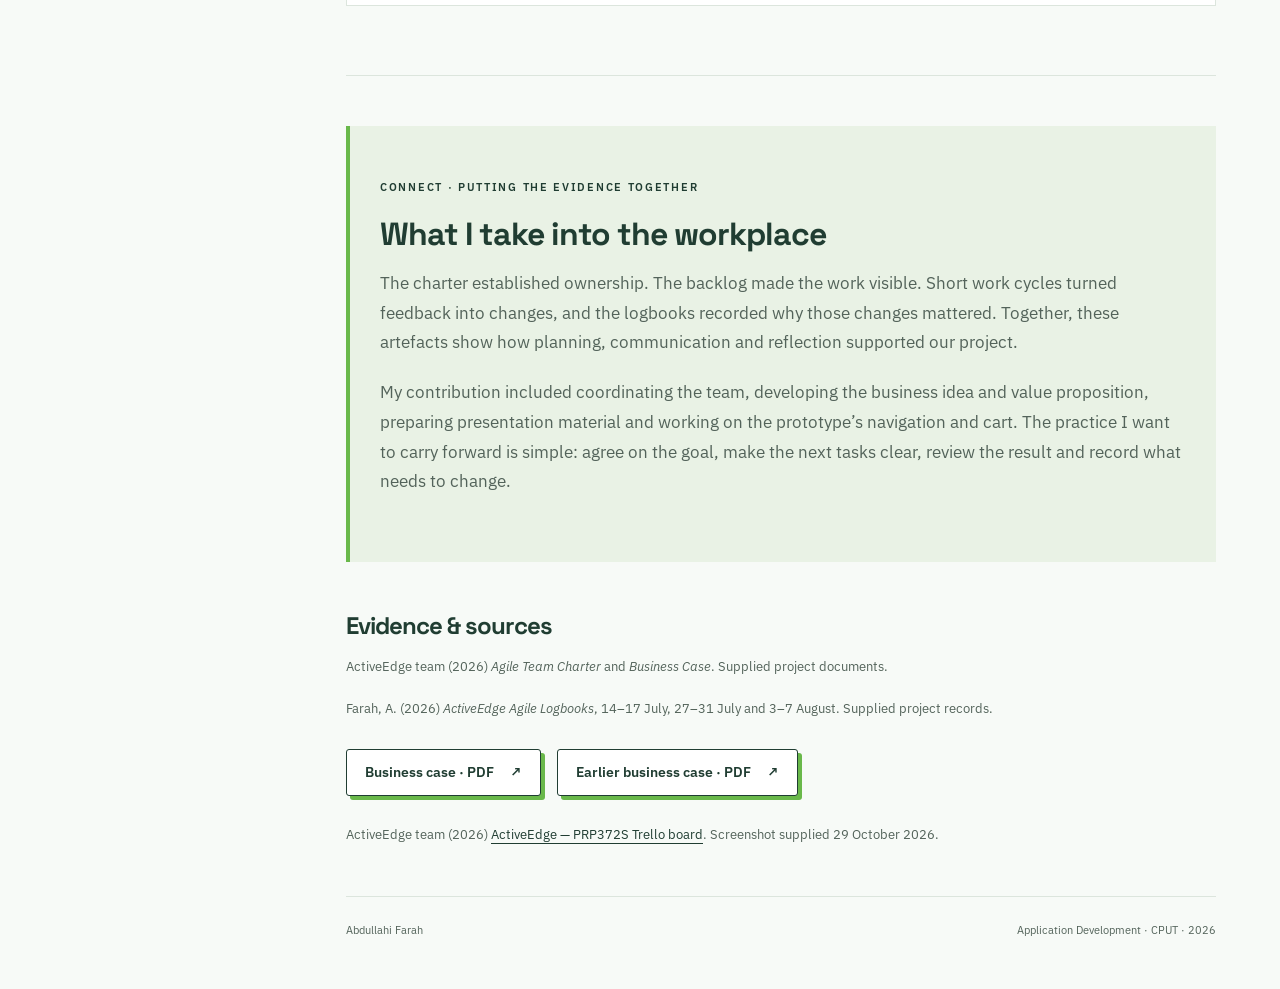
==== commit a600824b: "Give portfolio a distinct green palette and remove reference footer" ====
--- a/agile.html
+++ b/agile.html
@@ -1 +1 @@
-<!doctype html><html lang="en"><head><meta charset="utf-8"><meta name="viewport" content="width=device-width, initial-scale=1"><meta name="description" content="Abdullahi Farah’s application development portfolio, ActiveEdge Agile evidence and reflections."><title>Agile eWIL | Abdullahi Farah</title><link rel="preconnect" href="https://fonts.googleapis.com"><link rel="preconnect" href="https://fonts.gstatic.com" crossorigin><link href="https://fonts.googleapis.com/css2?family=IBM+Plex+Sans:wght@400;500;600&family=Space+Grotesk:wght@500;600;700&display=swap" rel="stylesheet"><link rel="stylesheet" href="assets/style.css"><script src="assets/site.js" defer></script></head><body><a class="skip" href="#main">Skip to content</a><aside class="sidebar"><a class="profile" href="index.html"><span class="monogram">AF<span>✦</span></span><strong>Abdullahi Farah</strong><small>Application Development · CPUT</small></a><button class="menu" aria-expanded="false" aria-controls="navigation">Menu ☰</button><nav id="navigation" aria-label="Main navigation"><a href="index.html"><span aria-hidden="true">⌂</span>Home</a><a href="agile.html" aria-current="page"><span aria-hidden="true">≋</span>Agile eWIL</a><a href="cv.html"><span aria-hidden="true">▤</span>Curriculum Vitae</a><a href="interview.html"><span aria-hidden="true">▷</span>Mock Interview</a></nav><div class="contact"><a href="mailto:230971091@mycput.ac.za">230971091@mycput.ac.za</a><span>Cape Town, South Africa</span><a href="https://github.com/itsabdul-dev">GitHub ↗</a><a href="https://linkedin.com/in/abdullahi-farah-481b662a4">LinkedIn ↗</a></div><span class="side-foot">PORTFOLIO · 2026</span></aside><main id="main"><header><span class="eyebrow">PRP372S · Project Presentation 3 · Assessment 2</span><h1>Agile eWIL:<br>building ActiveEdge<span class="gold">.</span></h1><p class="lead">From a sustainable sportswear idea to a working website. My journey as ActiveEdge’s group leader, through five Agile artefacts and the lessons behind the work.</p><div class="facts"><div><strong>5</strong><span>Agile artefacts</span></div><div><strong>3</strong><span>documented work periods</span></div><div><strong>1</strong><span>shared team goal</span></div></div><div class="actions"><a class="btn" href="https://active-edge-website.vercel.app/">Explore ActiveEdge <span aria-hidden="true">↗</span></a><a class="btn" href="https://github.com/itsabdul-dev/active-edge">Project repository <span aria-hidden="true">↗</span></a></div></header><nav class="route" aria-label="Artefact route"><span class="eyebrow">The journey · 5 stops</span><ol><li><a href="#charter"><b>1</b>Team Charter</a></li><li><a href="#stories"><b>2</b>User Stories</a></li><li><a href="#product"><b>3</b>Product Backlog</a></li><li><a href="#sprint"><b>4</b>Sprint Backlog</a></li><li><a href="#logbook"><b>5</b>Logbook</a></li></ol></nav><section class="stop" id="charter"><div class="stop-head"><span class="number">01</span><div><h2>Agile Team Charter</h2><p>The purpose, people and agreements that gave our work direction.</p></div></div><div class="tabset"><div class="tabs" role="tablist" aria-label="Agile Team Charter"><button role="tab" id="charter-te" aria-controls="charter-e" aria-selected="true">Evidence</button><button role="tab" id="charter-tr" aria-controls="charter-r" aria-selected="false" tabindex="-1">Reflection</button></div><div role="tabpanel" id="charter-e" aria-labelledby="charter-te"><p><strong>Our purpose:</strong> develop ActiveEdge, a South African sustainable performance sportswear concept built around quality, environmental responsibility and accessible pricing.</p><div class="table-wrap"><table><thead><tr><th>Member</th><th>Role</th><th>Ownership</th></tr></thead><tbody><tr><td>Abdullahi Farah (me)</td><td>Group leader</td><td>Business idea, value proposition and coordination</td></tr><tr><td>Touheed Ismail</td><td>Researcher</td><td>Market research and community context</td></tr><tr><td>Jaden Abrahams</td><td>Writer / editor</td><td>5W strategy and problem definition</td></tr><tr><td>Lebohang Mosimane</td><td>Designer</td><td>Document design and formatting</td></tr><tr><td>Entle Hlakuva</td><td>Presenter</td><td>Validation evidence and survey analysis</td></tr></tbody></table></div><div class="grid"><div><h3>Values we agreed on</h3><div class="pills"><span>Respect</span><span>Transparency</span><span>Accountability</span><span>Trust</span><span>Learning mindset</span></div><h3>Working agreements</h3><ul><li>Come prepared and respect agreed deadlines.</li><li>Raise blockers early and give specific, constructive feedback.</li><li>Review progress weekly on a shared Trello board.</li></ul></div><div><h3>Communication & decisions</h3><p>WhatsApp for daily updates, Google Meet for meetings and Google Drive for shared documents. The charter sets Monday check-ins, replies within 24 hours for routine messages and 3 hours for urgent issues during core hours.</p><p>Use consensus or a majority decision; unresolved decisions come to the team leader after everyone has been heard.</p></div></div><div class="actions"><a class="btn" href="assets/docs/team-charter.docx">Download team charter · Word <span aria-hidden="true">↗</span></a></div></div><div role="tabpanel" id="charter-r" aria-labelledby="charter-tr" hidden><p class="source-note">Reflection adapted from my supplied project records.</p><p>As group leader, I was responsible for coordinating the team as well as developing the business idea and value proposition. The charter gave each person a clear area of ownership while keeping the final outcome shared.</p><p>My July logbook shows that agreeing on roles did not remove scheduling problems. When preparing the presentation, finding a shared working and rehearsal time was difficult. Confirming slide assignments and using a common template helped us bring the work together.</p><p>The lesson I take from this is to agree on both ownership and practical working arrangements early. In future, I would confirm availability and shared formatting before splitting a deliverable, then revisit those agreements when the project changes.</p></div></div></section><section class="stop" id="stories"><div class="stop-head"><span class="number">02</span><div><h2>User Stories and Tasks</h2><p>Turning broad deliverables and feedback into work we could act on.</p></div></div><div class="tabset"><div class="tabs" role="tablist" aria-label="User Stories and Tasks"><button role="tab" id="stories-te" aria-controls="stories-e" aria-selected="true">Evidence</button><button role="tab" id="stories-tr" aria-controls="stories-r" aria-selected="false" tabindex="-1">Reflection</button></div><div role="tabpanel" id="stories-e" aria-labelledby="stories-te"><p>Selected stories and task breakdowns from the supplied logbooks. These are project-record summaries rather than a complete export of the Trello board.</p><div class="filters" role="group" aria-label="Filter story themes"><button aria-pressed="true" data-filter="All">All</button><button aria-pressed="false" data-filter="Presentation">Presentation</button><button aria-pressed="false" data-filter="Prototype">Prototype</button><button aria-pressed="false" data-filter="Feedback">Feedback</button><button aria-pressed="false" data-filter="Transition">Transition</button><button aria-pressed="false" data-filter="Visual assets">Visual assets</button><button aria-pressed="false" data-filter="Architecture">Architecture</button></div><div class="story-list"><article class="story" data-theme="Presentation"><span class="tag">Presentation</span><h3>Present the ActiveEdge business case and communicate its value clearly.</h3><p>Outline 14 slides; assign speaking sections; use a common theme; rehearse.</p><small>Source: 14–17 July logbook</small></article><article class="story" data-theme="Prototype"><span class="tag">Prototype</span><h3>Improve the prototype so the website feels professional and complete.</h3><p>Add pages; improve colour and typography; build catalogue filters and product grid.</p><small>Source: 27–31 July logbook</small></article><article class="story" data-theme="Feedback"><span class="tag">Feedback</span><h3>Present the prototype and apply actionable feedback.</h3><p>Demonstrate key pages; record feedback; fix mobile navigation and cart layout.</p><small>Source: 27–31 July logbook</small></article><article class="story" data-theme="Transition"><span class="tag">Transition</span><h3>Prepare the prototype for real implementation.</h3><p>Document design decisions; identify gaps; plan the next development phase.</p><small>Source: 31 July entry</small></article><article class="story" data-theme="Visual assets"><span class="tag">Visual assets</span><h3>Create a professional logo and curate product images.</h3><p>Allocate asset work; integrate imagery; expand website sections following feedback.</p><small>Source: 3–7 August logbook</small></article><article class="story" data-theme="Architecture"><span class="tag">Architecture</span><h3>Document the business model and solution architecture.</h3><p>Define milestones, owners and checkpoints; align technical and business objectives.</p><small>Source: 7 August entry</small></article></div><p class="source-note">The records use “user story” for several team deliverables. They are reproduced here as documented; not all are end-customer feature stories.</p></div><div role="tabpanel" id="stories-r" aria-labelledby="stories-tr" hidden><p class="source-note">Reflection adapted from my supplied project records.</p><p>Breaking the prototype work into smaller tasks made the feedback easier to act on. In the 29 July entry, I took ownership of navigation and cart fixes while other members worked on animations and typography.</p><p>On 30 July, I recorded fixing the mobile menu overlay and improving the cart order-summary layout. We also identified a filter-tab reset issue and documented it for the next development phase.</p><p>I learned that a broad request such as “improve the prototype” needs concrete tasks and a clear owner. In future I would add an explicit acceptance check to each task, such as testing navigation at a mobile width or checking that filters reset correctly after reload.</p></div></div></section><section class="stop" id="product"><div class="stop-head"><span class="number">03</span><div><h2>Product Backlog</h2><p>Making the work visible and responding to changing priorities.</p></div></div><div class="tabset"><div class="tabs" role="tablist" aria-label="Product Backlog"><button role="tab" id="product-te" aria-controls="product-e" aria-selected="true">Evidence</button><button role="tab" id="product-tr" aria-controls="product-r" aria-selected="false" tabindex="-1">Reflection</button></div><div role="tabpanel" id="product-e" aria-labelledby="product-te"><p>Our Kanban-inspired workflow used <strong>Product Backlog → In progress → Completed</strong>. The supplied screenshot records the board at one point in time.</p><div class="facts"><div><strong>63</strong><span>Product Backlog cards</span></div><div><strong>2</strong><span>In progress cards</span></div><div><strong>12</strong><span>Completed cards</span></div></div><p class="source-note">Snapshot captured 29 October 2026. These are list counts shown in the screenshot, not verified totals of delivered features.</p><figure><a href="assets/img/trello-board.png"><img src="assets/img/trello-board.png" alt="ActiveEdge Trello board showing Product Backlog, In progress and Completed lists" loading="lazy"></a><figcaption>ActiveEdge — PRP372S · open the image for full-size evidence.</figcaption></figure><div class="table-wrap"><table><thead><tr><th>Visible backlog examples</th><th>Recorded context</th></tr></thead><tbody><tr><td>Choose brand colour palette & typography</td><td>Sprint 4 · checklist 0/7</td></tr><tr><td>Create size guide for product range</td><td>Sprint 4 · checklist 0/7</td></tr><tr><td>Design apparel range</td><td>Sprint 3</td></tr><tr><td>Design business card / stationery</td><td>Sprint 3</td></tr><tr><td>Design merchandise</td><td>Sprint 3</td></tr></tbody></table></div><div class="actions"><a class="btn" href="https://trello.com/b/lgZC4EZa/activeedge-prp372s">Open Trello board (sign-in required) <span aria-hidden="true">↗</span></a></div></div><div role="tabpanel" id="product-r" aria-labelledby="product-tr" hidden><p class="source-note">Reflection adapted from my supplied project records.</p><p>The backlog changed as the project moved from the business case into a prototype and then a website. The July records focus on presenting the concept and refining key pages; the August records add brand assets, website structure and architecture planning.</p><p>Lecturer feedback helped us decide what to tackle next. After the prototype presentation, mobile navigation and the cart layout became immediate work. Later feedback highlighted the logo, product imagery and content depth.</p><p>The 31 July retrospective also records a debate about checkout. We agreed to document it for the next phase instead of rushing it into the prototype. I learned to prioritise against the purpose of the current milestone, while keeping deferred work visible.</p></div></div></section><section class="stop" id="sprint"><div class="stop-head"><span class="number">04</span><div><h2>Sprint Backlog</h2><p>Connecting short-term goals with specific tasks and review points.</p></div></div><div class="tabset"><div class="tabs" role="tablist" aria-label="Sprint Backlog"><button role="tab" id="sprint-te" aria-controls="sprint-e" aria-selected="true">Evidence</button><button role="tab" id="sprint-tr" aria-controls="sprint-r" aria-selected="false" tabindex="-1">Reflection</button></div><div role="tabpanel" id="sprint-e" aria-labelledby="sprint-te"><div class="table-wrap"><table><thead><tr><th>Period</th><th>Goal</th><th>Recorded work / outcome</th></tr></thead><tbody><tr><td>14–17 July 2026</td><td>Business case presentation</td><td>14-slide deck; slide ownership and rehearsal; presentation recorded on 15 July.</td></tr><tr><td>27–31 July 2026</td><td>Prototype enhancement and review</td><td>Homepage/navigation, catalogue, about and cart; lecturer feedback; mobile menu and cart fixes; retrospective.</td></tr><tr><td>3–7 August 2026</td><td>Website foundation and milestones</td><td>Review on 4 August; transition to website build; logo and imagery allocation; architecture and business model checkpoints.</td></tr></tbody></table></div><h3>A task from plan to review</h3><ol class="steps"><li><strong>Plan:</strong> improve prototype navigation and cart after lecturer feedback.</li><li><strong>Build:</strong> fix the mobile menu overlay and add a clearer order-summary column.</li><li><strong>Review:</strong> check desktop and mobile consistency with the team; document remaining edge cases.</li></ol><p class="source-note">The charter describes a Kanban-inspired process. “Sprint” labels here follow the terminology in the logbooks and Trello cards.</p></div><div role="tabpanel" id="sprint-r" aria-labelledby="sprint-tr" hidden><p class="source-note">Reflection adapted from my supplied project records.</p><p>The weekly work became more manageable when the team split feedback into specific deliverables. On 29 July we divided the changes among members, and my next entry records the navigation and cart fixes.</p><p>The difficult part was coordinating work that happened at the same time. My August logbook notes that simultaneous merges needed clear communication, and daily synchronisation helped keep the components aligned.</p><p>For the next project, I would keep each short cycle focused on a clear goal, with named owners and a review before taking on more work. I would also reserve time for integration and mobile checks rather than treating those as work to squeeze in at the end.</p></div></div></section><section class="stop" id="logbook"><div class="stop-head"><span class="number">05</span><div><h2>Agile Logbook</h2><p>A record of progress, impediments and what came next.</p></div></div><div class="tabset"><div class="tabs" role="tablist" aria-label="Agile Logbook"><button role="tab" id="logbook-te" aria-controls="logbook-e" aria-selected="true">Evidence</button><button role="tab" id="logbook-tr" aria-controls="logbook-r" aria-selected="false" tabindex="-1">Reflection</button></div><div role="tabpanel" id="logbook-e" aria-labelledby="logbook-te"><details><summary>14–17 July · Presenting the business case</summary><div class="detail-content"><h3>Progress</h3><p>I outlined the 14-slide presentation, confirmed member assignments, presented the introduction and value proposition, and recorded feedback.</p><h3>Challenges</h3><p>Coordinating schedules and formatting survey charts took extra effort.</p><h3>Next action / lesson</h3><p>Use a shared presentation theme, assign sections early and back up the final materials.</p><a class="btn" href="assets/docs/logbook-july-14.pdf">Read original logbook <span aria-hidden="true">↗</span></a></div></details><details><summary>27–31 July · Prototype, feedback & iteration</summary><div class="detail-content"><h3>Progress</h3><p>I set up the website structure, built the hero and navigation, presented the prototype, and recorded mobile navigation and cart improvements.</p><h3>Challenges</h3><p>Feedback needed prioritisation; a filter-reset edge case remained documented for later.</p><h3>Next action / lesson</h3><p>Split feedback by owner, review desktop and mobile, and document deferred features such as checkout.</p><a class="btn" href="assets/docs/logbook-july-27.pdf">Read original logbook <span aria-hidden="true">↗</span></a></div></details><details><summary>3–7 August · From prototype to website</summary><div class="detail-content"><h3>Progress</h3><p>The team reviewed lecturer feedback, moved into the website build, allocated brand assets and set business/architecture milestones.</p><h3>Challenges</h3><p>Asset preparation, parallel merges and balancing business expectations with technical feasibility required coordination.</p><h3>Next action / lesson</h3><p>Agree owners and realistic checkpoints, integrate regularly and keep technical work aligned to business goals.</p><a class="btn" href="assets/docs/logbook-august.docx">Read original logbook <span aria-hidden="true">↗</span></a></div></details></div><div role="tabpanel" id="logbook-r" aria-labelledby="logbook-tr" hidden><p class="source-note">Reflection adapted from my supplied project records.</p><p>My logbooks connect the tasks on the board with what happened during the week: what I completed, what I planned next and what blocked progress. They show the movement from presenting a business idea to reviewing a prototype and planning the website foundation.</p><p>Looking across the entries, coordination is a recurring challenge. Scheduling presentation work, dividing feedback and integrating parallel changes all depended on the team communicating clearly.</p><p>I would carry forward the habit of recording decisions and unresolved issues as work happens. A short, specific entry is more useful than a vague progress update because it gives the next meeting a concrete starting point.</p></div></div></section><section class="connect"><span class="eyebrow">Connect · Putting the evidence together</span><h2>What I take into the workplace</h2><p>The charter established ownership. The backlog made the work visible. Short work cycles turned feedback into changes, and the logbooks recorded why those changes mattered. Together, these artefacts show how planning, communication and reflection supported our project.</p><p>My contribution included coordinating the team, developing the business idea and value proposition, preparing presentation material and working on the prototype’s navigation and cart. The practice I want to carry forward is simple: agree on the goal, make the next tasks clear, review the result and record what needs to change.</p></section><section class="references"><h2>Evidence & sources</h2><p>ActiveEdge team (2026) <em>Agile Team Charter</em> and <em>Business Case</em>. Supplied project documents.</p><p>Farah, A. (2026) <em>ActiveEdge Agile Logbooks</em>, 14–17 July, 27–31 July and 3–7 August. Supplied project records.</p><div class="actions"><a class="btn" href="assets/docs/business-case.pdf">Business case · PDF <span aria-hidden="true">↗</span></a><a class="btn" href="assets/docs/business-case-original.pdf">Earlier business case · PDF <span aria-hidden="true">↗</span></a></div><p>ActiveEdge team (2026) <a href="https://trello.com/b/lgZC4EZa/activeedge-prp372s">ActiveEdge — PRP372S Trello board</a>. Screenshot supplied 29 October 2026.</p><p>Visual layout reference: Adams, J. R. (2026) <a href="https://joshblack25.github.io/JoshuaReidAdams-Portfolio/agile.html">Agile eWIL portfolio</a> (Accessed: 29 October 2026).</p></section><footer>Abdullahi Farah <span>Application Development · CPUT · 2026</span></footer></main></body></html>+<!doctype html><html lang="en"><head><meta charset="utf-8"><meta name="viewport" content="width=device-width, initial-scale=1"><meta name="description" content="Abdullahi Farah’s application development portfolio, ActiveEdge Agile evidence and reflections."><title>Agile eWIL | Abdullahi Farah</title><link rel="preconnect" href="https://fonts.googleapis.com"><link rel="preconnect" href="https://fonts.gstatic.com" crossorigin><link href="https://fonts.googleapis.com/css2?family=IBM+Plex+Sans:wght@400;500;600&family=Space+Grotesk:wght@500;600;700&display=swap" rel="stylesheet"><link rel="stylesheet" href="assets/style.css"><script src="assets/site.js" defer></script></head><body><a class="skip" href="#main">Skip to content</a><aside class="sidebar"><a class="profile" href="index.html"><span class="monogram">AF<span>✦</span></span><strong>Abdullahi Farah</strong><small>Application Development · CPUT</small></a><button class="menu" aria-expanded="false" aria-controls="navigation">Menu ☰</button><nav id="navigation" aria-label="Main navigation"><a href="index.html"><span aria-hidden="true">⌂</span>Home</a><a href="agile.html" aria-current="page"><span aria-hidden="true">≋</span>Agile eWIL</a><a href="cv.html"><span aria-hidden="true">▤</span>Curriculum Vitae</a><a href="interview.html"><span aria-hidden="true">▷</span>Mock Interview</a></nav><div class="contact"><a href="mailto:230971091@mycput.ac.za">230971091@mycput.ac.za</a><span>Cape Town, South Africa</span><a href="https://github.com/itsabdul-dev">GitHub ↗</a><a href="https://linkedin.com/in/abdullahi-farah-481b662a4">LinkedIn ↗</a></div><span class="side-foot">PORTFOLIO · 2026</span></aside><main id="main"><header><span class="eyebrow">PRP372S · Project Presentation 3 · Assessment 2</span><h1>Agile eWIL:<br>building ActiveEdge<span class="gold">.</span></h1><p class="lead">From a sustainable sportswear idea to a working website. My journey as ActiveEdge’s group leader, through five Agile artefacts and the lessons behind the work.</p><div class="facts"><div><strong>5</strong><span>Agile artefacts</span></div><div><strong>3</strong><span>documented work periods</span></div><div><strong>1</strong><span>shared team goal</span></div></div><div class="actions"><a class="btn" href="https://active-edge-website.vercel.app/">Explore ActiveEdge <span aria-hidden="true">↗</span></a><a class="btn" href="https://github.com/itsabdul-dev/active-edge">Project repository <span aria-hidden="true">↗</span></a></div></header><nav class="route" aria-label="Artefact route"><span class="eyebrow">The journey · 5 stops</span><ol><li><a href="#charter"><b>1</b>Team Charter</a></li><li><a href="#stories"><b>2</b>User Stories</a></li><li><a href="#product"><b>3</b>Product Backlog</a></li><li><a href="#sprint"><b>4</b>Sprint Backlog</a></li><li><a href="#logbook"><b>5</b>Logbook</a></li></ol></nav><section class="stop" id="charter"><div class="stop-head"><span class="number">01</span><div><h2>Agile Team Charter</h2><p>The purpose, people and agreements that gave our work direction.</p></div></div><div class="tabset"><div class="tabs" role="tablist" aria-label="Agile Team Charter"><button role="tab" id="charter-te" aria-controls="charter-e" aria-selected="true">Evidence</button><button role="tab" id="charter-tr" aria-controls="charter-r" aria-selected="false" tabindex="-1">Reflection</button></div><div role="tabpanel" id="charter-e" aria-labelledby="charter-te"><p><strong>Our purpose:</strong> develop ActiveEdge, a South African sustainable performance sportswear concept built around quality, environmental responsibility and accessible pricing.</p><div class="table-wrap"><table><thead><tr><th>Member</th><th>Role</th><th>Ownership</th></tr></thead><tbody><tr><td>Abdullahi Farah (me)</td><td>Group leader</td><td>Business idea, value proposition and coordination</td></tr><tr><td>Touheed Ismail</td><td>Researcher</td><td>Market research and community context</td></tr><tr><td>Jaden Abrahams</td><td>Writer / editor</td><td>5W strategy and problem definition</td></tr><tr><td>Lebohang Mosimane</td><td>Designer</td><td>Document design and formatting</td></tr><tr><td>Entle Hlakuva</td><td>Presenter</td><td>Validation evidence and survey analysis</td></tr></tbody></table></div><div class="grid"><div><h3>Values we agreed on</h3><div class="pills"><span>Respect</span><span>Transparency</span><span>Accountability</span><span>Trust</span><span>Learning mindset</span></div><h3>Working agreements</h3><ul><li>Come prepared and respect agreed deadlines.</li><li>Raise blockers early and give specific, constructive feedback.</li><li>Review progress weekly on a shared Trello board.</li></ul></div><div><h3>Communication & decisions</h3><p>WhatsApp for daily updates, Google Meet for meetings and Google Drive for shared documents. The charter sets Monday check-ins, replies within 24 hours for routine messages and 3 hours for urgent issues during core hours.</p><p>Use consensus or a majority decision; unresolved decisions come to the team leader after everyone has been heard.</p></div></div><div class="actions"><a class="btn" href="assets/docs/team-charter.docx">Download team charter · Word <span aria-hidden="true">↗</span></a></div></div><div role="tabpanel" id="charter-r" aria-labelledby="charter-tr" hidden><p class="source-note">Reflection adapted from my supplied project records.</p><p>As group leader, I was responsible for coordinating the team as well as developing the business idea and value proposition. The charter gave each person a clear area of ownership while keeping the final outcome shared.</p><p>My July logbook shows that agreeing on roles did not remove scheduling problems. When preparing the presentation, finding a shared working and rehearsal time was difficult. Confirming slide assignments and using a common template helped us bring the work together.</p><p>The lesson I take from this is to agree on both ownership and practical working arrangements early. In future, I would confirm availability and shared formatting before splitting a deliverable, then revisit those agreements when the project changes.</p></div></div></section><section class="stop" id="stories"><div class="stop-head"><span class="number">02</span><div><h2>User Stories and Tasks</h2><p>Turning broad deliverables and feedback into work we could act on.</p></div></div><div class="tabset"><div class="tabs" role="tablist" aria-label="User Stories and Tasks"><button role="tab" id="stories-te" aria-controls="stories-e" aria-selected="true">Evidence</button><button role="tab" id="stories-tr" aria-controls="stories-r" aria-selected="false" tabindex="-1">Reflection</button></div><div role="tabpanel" id="stories-e" aria-labelledby="stories-te"><p>Selected stories and task breakdowns from the supplied logbooks. These are project-record summaries rather than a complete export of the Trello board.</p><div class="filters" role="group" aria-label="Filter story themes"><button aria-pressed="true" data-filter="All">All</button><button aria-pressed="false" data-filter="Presentation">Presentation</button><button aria-pressed="false" data-filter="Prototype">Prototype</button><button aria-pressed="false" data-filter="Feedback">Feedback</button><button aria-pressed="false" data-filter="Transition">Transition</button><button aria-pressed="false" data-filter="Visual assets">Visual assets</button><button aria-pressed="false" data-filter="Architecture">Architecture</button></div><div class="story-list"><article class="story" data-theme="Presentation"><span class="tag">Presentation</span><h3>Present the ActiveEdge business case and communicate its value clearly.</h3><p>Outline 14 slides; assign speaking sections; use a common theme; rehearse.</p><small>Source: 14–17 July logbook</small></article><article class="story" data-theme="Prototype"><span class="tag">Prototype</span><h3>Improve the prototype so the website feels professional and complete.</h3><p>Add pages; improve colour and typography; build catalogue filters and product grid.</p><small>Source: 27–31 July logbook</small></article><article class="story" data-theme="Feedback"><span class="tag">Feedback</span><h3>Present the prototype and apply actionable feedback.</h3><p>Demonstrate key pages; record feedback; fix mobile navigation and cart layout.</p><small>Source: 27–31 July logbook</small></article><article class="story" data-theme="Transition"><span class="tag">Transition</span><h3>Prepare the prototype for real implementation.</h3><p>Document design decisions; identify gaps; plan the next development phase.</p><small>Source: 31 July entry</small></article><article class="story" data-theme="Visual assets"><span class="tag">Visual assets</span><h3>Create a professional logo and curate product images.</h3><p>Allocate asset work; integrate imagery; expand website sections following feedback.</p><small>Source: 3–7 August logbook</small></article><article class="story" data-theme="Architecture"><span class="tag">Architecture</span><h3>Document the business model and solution architecture.</h3><p>Define milestones, owners and checkpoints; align technical and business objectives.</p><small>Source: 7 August entry</small></article></div><p class="source-note">The records use “user story” for several team deliverables. They are reproduced here as documented; not all are end-customer feature stories.</p></div><div role="tabpanel" id="stories-r" aria-labelledby="stories-tr" hidden><p class="source-note">Reflection adapted from my supplied project records.</p><p>Breaking the prototype work into smaller tasks made the feedback easier to act on. In the 29 July entry, I took ownership of navigation and cart fixes while other members worked on animations and typography.</p><p>On 30 July, I recorded fixing the mobile menu overlay and improving the cart order-summary layout. We also identified a filter-tab reset issue and documented it for the next development phase.</p><p>I learned that a broad request such as “improve the prototype” needs concrete tasks and a clear owner. In future I would add an explicit acceptance check to each task, such as testing navigation at a mobile width or checking that filters reset correctly after reload.</p></div></div></section><section class="stop" id="product"><div class="stop-head"><span class="number">03</span><div><h2>Product Backlog</h2><p>Making the work visible and responding to changing priorities.</p></div></div><div class="tabset"><div class="tabs" role="tablist" aria-label="Product Backlog"><button role="tab" id="product-te" aria-controls="product-e" aria-selected="true">Evidence</button><button role="tab" id="product-tr" aria-controls="product-r" aria-selected="false" tabindex="-1">Reflection</button></div><div role="tabpanel" id="product-e" aria-labelledby="product-te"><p>Our Kanban-inspired workflow used <strong>Product Backlog → In progress → Completed</strong>. The supplied screenshot records the board at one point in time.</p><div class="facts"><div><strong>63</strong><span>Product Backlog cards</span></div><div><strong>2</strong><span>In progress cards</span></div><div><strong>12</strong><span>Completed cards</span></div></div><p class="source-note">Snapshot captured 29 October 2026. These are list counts shown in the screenshot, not verified totals of delivered features.</p><figure><a href="assets/img/trello-board.png"><img src="assets/img/trello-board.png" alt="ActiveEdge Trello board showing Product Backlog, In progress and Completed lists" loading="lazy"></a><figcaption>ActiveEdge — PRP372S · open the image for full-size evidence.</figcaption></figure><div class="table-wrap"><table><thead><tr><th>Visible backlog examples</th><th>Recorded context</th></tr></thead><tbody><tr><td>Choose brand colour palette & typography</td><td>Sprint 4 · checklist 0/7</td></tr><tr><td>Create size guide for product range</td><td>Sprint 4 · checklist 0/7</td></tr><tr><td>Design apparel range</td><td>Sprint 3</td></tr><tr><td>Design business card / stationery</td><td>Sprint 3</td></tr><tr><td>Design merchandise</td><td>Sprint 3</td></tr></tbody></table></div><div class="actions"><a class="btn" href="https://trello.com/b/lgZC4EZa/activeedge-prp372s">Open Trello board (sign-in required) <span aria-hidden="true">↗</span></a></div></div><div role="tabpanel" id="product-r" aria-labelledby="product-tr" hidden><p class="source-note">Reflection adapted from my supplied project records.</p><p>The backlog changed as the project moved from the business case into a prototype and then a website. The July records focus on presenting the concept and refining key pages; the August records add brand assets, website structure and architecture planning.</p><p>Lecturer feedback helped us decide what to tackle next. After the prototype presentation, mobile navigation and the cart layout became immediate work. Later feedback highlighted the logo, product imagery and content depth.</p><p>The 31 July retrospective also records a debate about checkout. We agreed to document it for the next phase instead of rushing it into the prototype. I learned to prioritise against the purpose of the current milestone, while keeping deferred work visible.</p></div></div></section><section class="stop" id="sprint"><div class="stop-head"><span class="number">04</span><div><h2>Sprint Backlog</h2><p>Connecting short-term goals with specific tasks and review points.</p></div></div><div class="tabset"><div class="tabs" role="tablist" aria-label="Sprint Backlog"><button role="tab" id="sprint-te" aria-controls="sprint-e" aria-selected="true">Evidence</button><button role="tab" id="sprint-tr" aria-controls="sprint-r" aria-selected="false" tabindex="-1">Reflection</button></div><div role="tabpanel" id="sprint-e" aria-labelledby="sprint-te"><div class="table-wrap"><table><thead><tr><th>Period</th><th>Goal</th><th>Recorded work / outcome</th></tr></thead><tbody><tr><td>14–17 July 2026</td><td>Business case presentation</td><td>14-slide deck; slide ownership and rehearsal; presentation recorded on 15 July.</td></tr><tr><td>27–31 July 2026</td><td>Prototype enhancement and review</td><td>Homepage/navigation, catalogue, about and cart; lecturer feedback; mobile menu and cart fixes; retrospective.</td></tr><tr><td>3–7 August 2026</td><td>Website foundation and milestones</td><td>Review on 4 August; transition to website build; logo and imagery allocation; architecture and business model checkpoints.</td></tr></tbody></table></div><h3>A task from plan to review</h3><ol class="steps"><li><strong>Plan:</strong> improve prototype navigation and cart after lecturer feedback.</li><li><strong>Build:</strong> fix the mobile menu overlay and add a clearer order-summary column.</li><li><strong>Review:</strong> check desktop and mobile consistency with the team; document remaining edge cases.</li></ol><p class="source-note">The charter describes a Kanban-inspired process. “Sprint” labels here follow the terminology in the logbooks and Trello cards.</p></div><div role="tabpanel" id="sprint-r" aria-labelledby="sprint-tr" hidden><p class="source-note">Reflection adapted from my supplied project records.</p><p>The weekly work became more manageable when the team split feedback into specific deliverables. On 29 July we divided the changes among members, and my next entry records the navigation and cart fixes.</p><p>The difficult part was coordinating work that happened at the same time. My August logbook notes that simultaneous merges needed clear communication, and daily synchronisation helped keep the components aligned.</p><p>For the next project, I would keep each short cycle focused on a clear goal, with named owners and a review before taking on more work. I would also reserve time for integration and mobile checks rather than treating those as work to squeeze in at the end.</p></div></div></section><section class="stop" id="logbook"><div class="stop-head"><span class="number">05</span><div><h2>Agile Logbook</h2><p>A record of progress, impediments and what came next.</p></div></div><div class="tabset"><div class="tabs" role="tablist" aria-label="Agile Logbook"><button role="tab" id="logbook-te" aria-controls="logbook-e" aria-selected="true">Evidence</button><button role="tab" id="logbook-tr" aria-controls="logbook-r" aria-selected="false" tabindex="-1">Reflection</button></div><div role="tabpanel" id="logbook-e" aria-labelledby="logbook-te"><details><summary>14–17 July · Presenting the business case</summary><div class="detail-content"><h3>Progress</h3><p>I outlined the 14-slide presentation, confirmed member assignments, presented the introduction and value proposition, and recorded feedback.</p><h3>Challenges</h3><p>Coordinating schedules and formatting survey charts took extra effort.</p><h3>Next action / lesson</h3><p>Use a shared presentation theme, assign sections early and back up the final materials.</p><a class="btn" href="assets/docs/logbook-july-14.pdf">Read original logbook <span aria-hidden="true">↗</span></a></div></details><details><summary>27–31 July · Prototype, feedback & iteration</summary><div class="detail-content"><h3>Progress</h3><p>I set up the website structure, built the hero and navigation, presented the prototype, and recorded mobile navigation and cart improvements.</p><h3>Challenges</h3><p>Feedback needed prioritisation; a filter-reset edge case remained documented for later.</p><h3>Next action / lesson</h3><p>Split feedback by owner, review desktop and mobile, and document deferred features such as checkout.</p><a class="btn" href="assets/docs/logbook-july-27.pdf">Read original logbook <span aria-hidden="true">↗</span></a></div></details><details><summary>3–7 August · From prototype to website</summary><div class="detail-content"><h3>Progress</h3><p>The team reviewed lecturer feedback, moved into the website build, allocated brand assets and set business/architecture milestones.</p><h3>Challenges</h3><p>Asset preparation, parallel merges and balancing business expectations with technical feasibility required coordination.</p><h3>Next action / lesson</h3><p>Agree owners and realistic checkpoints, integrate regularly and keep technical work aligned to business goals.</p><a class="btn" href="assets/docs/logbook-august.docx">Read original logbook <span aria-hidden="true">↗</span></a></div></details></div><div role="tabpanel" id="logbook-r" aria-labelledby="logbook-tr" hidden><p class="source-note">Reflection adapted from my supplied project records.</p><p>My logbooks connect the tasks on the board with what happened during the week: what I completed, what I planned next and what blocked progress. They show the movement from presenting a business idea to reviewing a prototype and planning the website foundation.</p><p>Looking across the entries, coordination is a recurring challenge. Scheduling presentation work, dividing feedback and integrating parallel changes all depended on the team communicating clearly.</p><p>I would carry forward the habit of recording decisions and unresolved issues as work happens. A short, specific entry is more useful than a vague progress update because it gives the next meeting a concrete starting point.</p></div></div></section><section class="connect"><span class="eyebrow">Connect · Putting the evidence together</span><h2>What I take into the workplace</h2><p>The charter established ownership. The backlog made the work visible. Short work cycles turned feedback into changes, and the logbooks recorded why those changes mattered. Together, these artefacts show how planning, communication and reflection supported our project.</p><p>My contribution included coordinating the team, developing the business idea and value proposition, preparing presentation material and working on the prototype’s navigation and cart. The practice I want to carry forward is simple: agree on the goal, make the next tasks clear, review the result and record what needs to change.</p></section><section class="references"><h2>Evidence & sources</h2><p>ActiveEdge team (2026) <em>Agile Team Charter</em> and <em>Business Case</em>. Supplied project documents.</p><p>Farah, A. (2026) <em>ActiveEdge Agile Logbooks</em>, 14–17 July, 27–31 July and 3–7 August. Supplied project records.</p><div class="actions"><a class="btn" href="assets/docs/business-case.pdf">Business case · PDF <span aria-hidden="true">↗</span></a><a class="btn" href="assets/docs/business-case-original.pdf">Earlier business case · PDF <span aria-hidden="true">↗</span></a></div><p>ActiveEdge team (2026) <a href="https://trello.com/b/lgZC4EZa/activeedge-prp372s">ActiveEdge — PRP372S Trello board</a>. Screenshot supplied 29 October 2026.</p></section><footer>Abdullahi Farah <span>Application Development · CPUT · 2026</span></footer></main></body></html>
--- a/assets/style.css
+++ b/assets/style.css
@@ -1 +1 @@
-:root{--navy:#313d5d;--dark:#1e2335;--gold:#d9a21b;--paper:#faf8f4;--muted:#5c6378;--line:#dededc}*{box-sizing:border-box}html{scroll-behavior:smooth;scroll-padding-top:28px}body{margin:0;background:var(--paper);color:var(--muted);font:17px/1.75 'IBM Plex Sans',sans-serif}h1,h2,h3,strong{color:var(--navy)}h1,h2,h3,.profile strong{font-family:'Space Grotesk',sans-serif;line-height:1.15}h1{font-size:clamp(36px,4.4vw,58px);letter-spacing:-2px;margin:20px 0 24px}h2{font-size:32px;letter-spacing:-1px;margin:0 0 16px}h3{font-size:20px;margin:28px 0 12px}p{margin:0 0 20px}a{color:var(--navy);text-underline-offset:4px}a:hover{color:#946a05}button{font:inherit;cursor:pointer}button,a{touch-action:manipulation}a:focus-visible,button:focus-visible,summary:focus-visible{outline:3px solid var(--gold);outline-offset:5px}.sidebar{background:var(--dark);position:fixed;inset:0 auto 0 0;width:282px;color:#c5cada;padding:48px 28px;display:flex;flex-direction:column;overflow:auto}.profile{text-decoration:none;color:white;display:flex;flex-direction:column}.profile strong{color:white;font-size:25px;margin:22px 0 8px}.profile small{font-size:13px;color:#bfc5d4}.monogram{display:flex;align-items:center;justify-content:center;width:100px;height:100px;border:1px solid #697086;border-radius:50%;font:35px 'Space Grotesk',sans-serif;position:relative;background:#2c334b;color:#fff}.monogram span{position:absolute;right:-7px;bottom:0;font-size:29px;color:var(--gold)}.sidebar nav{display:grid;gap:8px;margin:38px 0}.sidebar nav a{text-decoration:none;color:#dfe3ee;padding:11px 12px;display:flex;gap:14px;font-size:15px;border-left:3px solid transparent}.sidebar nav a[aria-current]{background:#343c54;border-color:var(--gold);color:#fff}.sidebar nav a:hover{background:#343c54}.sidebar nav span{font-size:22px;line-height:1.2;width:22px}.contact{display:grid;gap:10px;font-size:12px;border-top:1px solid #40465a;padding-top:24px}.contact a{color:#c5cada}.side-foot{font-size:10px;letter-spacing:2px;margin-top:auto;padding-top:36px;color:#a8afc2}main{margin-left:282px;padding:65px clamp(28px,5vw,82px) 24px;max-width:1600px}header{max-width:1000px}.eyebrow{font-size:11px;letter-spacing:1.7px;text-transform:uppercase;font-weight:600;color:var(--navy)}.gold{color:var(--gold)}.lead{font-size:19px;max-width:880px;line-height:1.8}.facts{display:flex;gap:0;margin:32px 0;flex-wrap:wrap}.facts>div{padding:0 35px 0 0;margin-right:35px;border-right:1px solid var(--line);min-width:120px}.facts>div:last-child{border:0}.facts strong{display:block;font:36px 'Space Grotesk',sans-serif}.facts span{font-size:12px;display:block;margin-top:8px}.actions{display:flex;flex-wrap:wrap;gap:16px;margin:28px 0}.btn{border:1px solid var(--navy);border-radius:3px;background:white;box-shadow:4px 4px 0 var(--gold);padding:10px 18px;display:inline-flex;align-items:center;gap:16px;text-decoration:none;color:var(--navy);font-size:14px;font-weight:600}.btn:hover{background:#f3ead3;color:var(--navy);transform:translateY(-1px)}.route{margin:55px 0 12px;padding:24px 0;border-top:1px solid var(--line);border-bottom:1px solid var(--line)}.route ol{list-style:none;padding:0;display:flex;justify-content:space-between;gap:10px;margin:22px 0 0}.route a{text-decoration:none;font-size:12px;display:grid;gap:9px}.route b{display:grid;place-items:center;border:1px solid var(--gold);background:var(--paper);border-radius:50%;width:28px;height:28px;color:var(--navy)}.stop{padding:55px 0;border-bottom:1px solid var(--line)}.stop-head{display:flex;gap:23px;margin-bottom:20px}.stop-head p{margin-bottom:0}.number{font:19px 'Space Grotesk',sans-serif;display:grid;place-items:center;flex-shrink:0;width:43px;height:43px;border:1px solid var(--gold);box-shadow:3px 3px 0 #ead8ad;color:var(--navy)}.tabs{display:flex;gap:28px;border-bottom:1px solid var(--line);margin:26px 0}.tabs button{background:none;color:var(--muted);border:0;border-bottom:3px solid transparent;padding:10px 0;font-size:15px}.tabs button[aria-selected=true]{border-color:var(--gold);color:var(--navy);font-weight:600}[hidden]{display:none!important}.grid{display:grid;grid-template-columns:1fr 1fr;gap:35px}.table-wrap{overflow-x:auto;margin:24px 0}table{border-collapse:collapse;width:100%;font-size:14px;text-align:left}th{color:var(--navy);background:#efede7;font-weight:600}td,th{padding:14px;border-bottom:1px solid var(--line);vertical-align:top}.pills{display:flex;gap:8px;flex-wrap:wrap}.pills span,.tag{border:1px solid #d7c798;background:#f5eedc;color:var(--navy);padding:4px 10px;border-radius:3px;font-size:12px}ul,ol{padding-left:24px}.filters{display:flex;flex-wrap:wrap;gap:8px;margin-bottom:22px}.filters button{border:1px solid var(--line);background:transparent;color:var(--navy);padding:5px 12px;font-size:12px;border-radius:3px}.filters button[aria-pressed=true]{background:var(--navy);color:#fff}.story{padding:22px 0;border-bottom:1px solid var(--line)}.story h3{margin:14px 0 10px;font-size:19px}.story small,.source-note,figcaption{font-size:12px;color:var(--muted)}figure{margin:25px 0}figure img{display:block;width:100%;border:1px solid var(--line);border-radius:3px}figcaption{padding-top:9px}details{border:1px solid var(--line);margin:14px 0;background:#fff}summary{cursor:pointer;color:var(--navy);padding:20px;font-weight:600}.detail-content{padding:0 24px 24px}.connect{padding:45px 30px;background:#f0ecdf;border-left:4px solid var(--gold);margin:50px 0}.connect h2{margin-top:15px}.references{font-size:13px}.references h2{font-size:24px}footer{border-top:1px solid var(--line);margin-top:50px;padding:24px 0;display:flex;justify-content:space-between;font-size:11px;gap:15px}.cards{display:grid;grid-template-columns:repeat(3,1fr);gap:16px}.cards>a{display:block;text-decoration:none;padding:24px;border:1px solid var(--line);background:#fff}.cards>a:hover{border-color:var(--gold)}.cards span{font-size:9px;letter-spacing:1px}.cards p{font-size:14px;margin:0}.cards h3{margin-top:18px}.cv h2{margin-top:45px}.cv p{margin:10px 0}video{width:100%;max-height:600px;background:var(--dark)}.skip{position:fixed;top:-100px;background:#fff;z-index:10;padding:12px}.skip:focus{top:0}.menu{display:none}@media(min-width:1500px){main{padding-right:100px}}@media(max-width:1050px){.sidebar{width:240px;padding:35px 22px}main{margin-left:240px;padding:45px 30px}.profile strong{font-size:22px}.grid{gap:20px}.cards{grid-template-columns:1fr}.facts>div{margin-right:18px;padding-right:18px}}@media(max-width:720px){.sidebar{position:relative;width:auto;padding:20px 23px;overflow:visible}.profile{max-width:280px;padding-left:58px;position:relative;min-height:46px;justify-content:center}.monogram{position:absolute;left:0;top:0;width:43px;height:43px;font-size:18px}.monogram span{font-size:17px;right:-3px}.profile strong{font-size:19px;margin:0 0 5px}.profile small{font-size:10px}.menu{display:block;position:absolute;right:20px;top:24px;background:transparent;border:1px solid #687086;color:#fff;font-size:12px;padding:7px}.sidebar nav{display:none;margin:25px 0 0}.sidebar nav.open{display:grid}.contact,.side-foot{display:none}main{margin:0;padding:35px 22px 18px}h1{letter-spacing:-1px}h2{font-size:27px}.lead{font-size:17px}.route ol{flex-wrap:wrap;justify-content:flex-start;gap:17px}.route a{font-size:10px}.facts strong{font-size:30px}.facts>div{min-width:70px;margin-right:14px;padding-right:14px}.facts span{font-size:10px;max-width:85px}.grid{grid-template-columns:1fr;gap:0}.stop{padding:36px 0}.stop-head{gap:15px}.number{width:36px;height:36px;font-size:16px}.stop-head p{font-size:15px}.connect{padding:25px 20px}footer{flex-direction:column}.btn{font-size:12px}body{font-size:16px}.tabs{margin:22px 0}}@media(prefers-reduced-motion:reduce){html{scroll-behavior:auto}*{transition:none!important}}@media print{.sidebar,.menu,.actions,.filters,footer,.tabs,.source-note{display:none}main{margin:0;padding:0}body{font-size:11pt;background:#fff}h1{font-size:30pt}.stop{break-inside:avoid}.tabset [hidden]{display:block!important}}
+:root{--navy:#203d32;--dark:#151d19;--gold:#69b84a;--paper:#f7faf7;--muted:#53635a;--line:#dce5dd}*{box-sizing:border-box}html{scroll-behavior:smooth;scroll-padding-top:28px}body{margin:0;background:var(--paper);color:var(--muted);font:17px/1.75 'IBM Plex Sans',sans-serif}h1,h2,h3,strong{color:var(--navy)}h1,h2,h3,.profile strong{font-family:'Space Grotesk',sans-serif;line-height:1.15}h1{font-size:clamp(36px,4.4vw,58px);letter-spacing:-2px;margin:20px 0 24px}h2{font-size:32px;letter-spacing:-1px;margin:0 0 16px}h3{font-size:20px;margin:28px 0 12px}p{margin:0 0 20px}a{color:var(--navy);text-underline-offset:4px}a:hover{color:#317228}button{font:inherit;cursor:pointer}button,a{touch-action:manipulation}a:focus-visible,button:focus-visible,summary:focus-visible{outline:3px solid var(--gold);outline-offset:5px}.sidebar{background:var(--dark);position:fixed;inset:0 auto 0 0;width:282px;color:#c5d4c8;padding:48px 28px;display:flex;flex-direction:column;overflow:auto}.profile{text-decoration:none;color:white;display:flex;flex-direction:column}.profile strong{color:white;font-size:25px;margin:22px 0 8px}.profile small{font-size:13px;color:#bdcec1}.monogram{display:flex;align-items:center;justify-content:center;width:100px;height:100px;border:1px solid #64796a;border-radius:50%;font:35px 'Space Grotesk',sans-serif;position:relative;background:#263c2d;color:#fff}.monogram span{position:absolute;right:-7px;bottom:0;font-size:29px;color:var(--gold)}.sidebar nav{display:grid;gap:8px;margin:38px 0}.sidebar nav a{text-decoration:none;color:#e1ebe3;padding:11px 12px;display:flex;gap:14px;font-size:15px;border-left:3px solid transparent}.sidebar nav a[aria-current]{background:#2c4434;border-color:var(--gold);color:#fff}.sidebar nav a:hover{background:#2c4434}.sidebar nav span{font-size:22px;line-height:1.2;width:22px}.contact{display:grid;gap:10px;font-size:12px;border-top:1px solid #3c5142;padding-top:24px}.contact a{color:#c5d4c8}.side-foot{font-size:10px;letter-spacing:2px;margin-top:auto;padding-top:36px;color:#a8bfad}main{margin-left:282px;padding:65px clamp(28px,5vw,82px) 24px;max-width:1600px}header{max-width:1000px}.eyebrow{font-size:11px;letter-spacing:1.7px;text-transform:uppercase;font-weight:600;color:var(--navy)}.gold{color:var(--gold)}.lead{font-size:19px;max-width:880px;line-height:1.8}.facts{display:flex;gap:0;margin:32px 0;flex-wrap:wrap}.facts>div{padding:0 35px 0 0;margin-right:35px;border-right:1px solid var(--line);min-width:120px}.facts>div:last-child{border:0}.facts strong{display:block;font:36px 'Space Grotesk',sans-serif}.facts span{font-size:12px;display:block;margin-top:8px}.actions{display:flex;flex-wrap:wrap;gap:16px;margin:28px 0}.btn{border:1px solid var(--navy);border-radius:3px;background:white;box-shadow:4px 4px 0 var(--gold);padding:10px 18px;display:inline-flex;align-items:center;gap:16px;text-decoration:none;color:var(--navy);font-size:14px;font-weight:600}.btn:hover{background:#e9f4e3;color:var(--navy);transform:translateY(-1px)}.route{margin:55px 0 12px;padding:24px 0;border-top:1px solid var(--line);border-bottom:1px solid var(--line)}.route ol{list-style:none;padding:0;display:flex;justify-content:space-between;gap:10px;margin:22px 0 0}.route a{text-decoration:none;font-size:12px;display:grid;gap:9px}.route b{display:grid;place-items:center;border:1px solid var(--gold);background:var(--paper);border-radius:50%;width:28px;height:28px;color:var(--navy)}.stop{padding:55px 0;border-bottom:1px solid var(--line)}.stop-head{display:flex;gap:23px;margin-bottom:20px}.stop-head p{margin-bottom:0}.number{font:19px 'Space Grotesk',sans-serif;display:grid;place-items:center;flex-shrink:0;width:43px;height:43px;border:1px solid var(--gold);box-shadow:3px 3px 0 #d5e8ca;color:var(--navy)}.tabs{display:flex;gap:28px;border-bottom:1px solid var(--line);margin:26px 0}.tabs button{background:none;color:var(--muted);border:0;border-bottom:3px solid transparent;padding:10px 0;font-size:15px}.tabs button[aria-selected=true]{border-color:var(--gold);color:var(--navy);font-weight:600}[hidden]{display:none!important}.grid{display:grid;grid-template-columns:1fr 1fr;gap:35px}.table-wrap{overflow-x:auto;margin:24px 0}table{border-collapse:collapse;width:100%;font-size:14px;text-align:left}th{color:var(--navy);background:#edf3ee;font-weight:600}td,th{padding:14px;border-bottom:1px solid var(--line);vertical-align:top}.pills{display:flex;gap:8px;flex-wrap:wrap}.pills span,.tag{border:1px solid #bfd6b7;background:#edf6e8;color:var(--navy);padding:4px 10px;border-radius:3px;font-size:12px}ul,ol{padding-left:24px}.filters{display:flex;flex-wrap:wrap;gap:8px;margin-bottom:22px}.filters button{border:1px solid var(--line);background:transparent;color:var(--navy);padding:5px 12px;font-size:12px;border-radius:3px}.filters button[aria-pressed=true]{background:var(--navy);color:#fff}.story{padding:22px 0;border-bottom:1px solid var(--line)}.story h3{margin:14px 0 10px;font-size:19px}.story small,.source-note,figcaption{font-size:12px;color:var(--muted)}figure{margin:25px 0}figure img{display:block;width:100%;border:1px solid var(--line);border-radius:3px}figcaption{padding-top:9px}details{border:1px solid var(--line);margin:14px 0;background:#fff}summary{cursor:pointer;color:var(--navy);padding:20px;font-weight:600}.detail-content{padding:0 24px 24px}.connect{padding:45px 30px;background:#e9f2e5;border-left:4px solid var(--gold);margin:50px 0}.connect h2{margin-top:15px}.references{font-size:13px}.references h2{font-size:24px}footer{border-top:1px solid var(--line);margin-top:50px;padding:24px 0;display:flex;justify-content:space-between;font-size:11px;gap:15px}.cards{display:grid;grid-template-columns:repeat(3,1fr);gap:16px}.cards>a{display:block;text-decoration:none;padding:24px;border:1px solid var(--line);background:#fff}.cards>a:hover{border-color:var(--gold)}.cards span{font-size:9px;letter-spacing:1px}.cards p{font-size:14px;margin:0}.cards h3{margin-top:18px}.cv h2{margin-top:45px}.cv p{margin:10px 0}video{width:100%;max-height:600px;background:var(--dark)}.skip{position:fixed;top:-100px;background:#fff;z-index:10;padding:12px}.skip:focus{top:0}.menu{display:none}@media(min-width:1500px){main{padding-right:100px}}@media(max-width:1050px){.sidebar{width:240px;padding:35px 22px}main{margin-left:240px;padding:45px 30px}.profile strong{font-size:22px}.grid{gap:20px}.cards{grid-template-columns:1fr}.facts>div{margin-right:18px;padding-right:18px}}@media(max-width:720px){.sidebar{position:relative;width:auto;padding:20px 23px;overflow:visible}.profile{max-width:280px;padding-left:58px;position:relative;min-height:46px;justify-content:center}.monogram{position:absolute;left:0;top:0;width:43px;height:43px;font-size:18px}.monogram span{font-size:17px;right:-3px}.profile strong{font-size:19px;margin:0 0 5px}.profile small{font-size:10px}.menu{display:block;position:absolute;right:20px;top:24px;background:transparent;border:1px solid #637b69;color:#fff;font-size:12px;padding:7px}.sidebar nav{display:none;margin:25px 0 0}.sidebar nav.open{display:grid}.contact,.side-foot{display:none}main{margin:0;padding:35px 22px 18px}h1{letter-spacing:-1px}h2{font-size:27px}.lead{font-size:17px}.route ol{flex-wrap:wrap;justify-content:flex-start;gap:17px}.route a{font-size:10px}.facts strong{font-size:30px}.facts>div{min-width:70px;margin-right:14px;padding-right:14px}.facts span{font-size:10px;max-width:85px}.grid{grid-template-columns:1fr;gap:0}.stop{padding:36px 0}.stop-head{gap:15px}.number{width:36px;height:36px;font-size:16px}.stop-head p{font-size:15px}.connect{padding:25px 20px}footer{flex-direction:column}.btn{font-size:12px}body{font-size:16px}.tabs{margin:22px 0}}@media(prefers-reduced-motion:reduce){html{scroll-behavior:auto}*{transition:none!important}}@media print{.sidebar,.menu,.actions,.filters,footer,.tabs,.source-note{display:none}main{margin:0;padding:0}body{font-size:11pt;background:#fff}h1{font-size:30pt}.stop{break-inside:avoid}.tabset [hidden]{display:block!important}}
